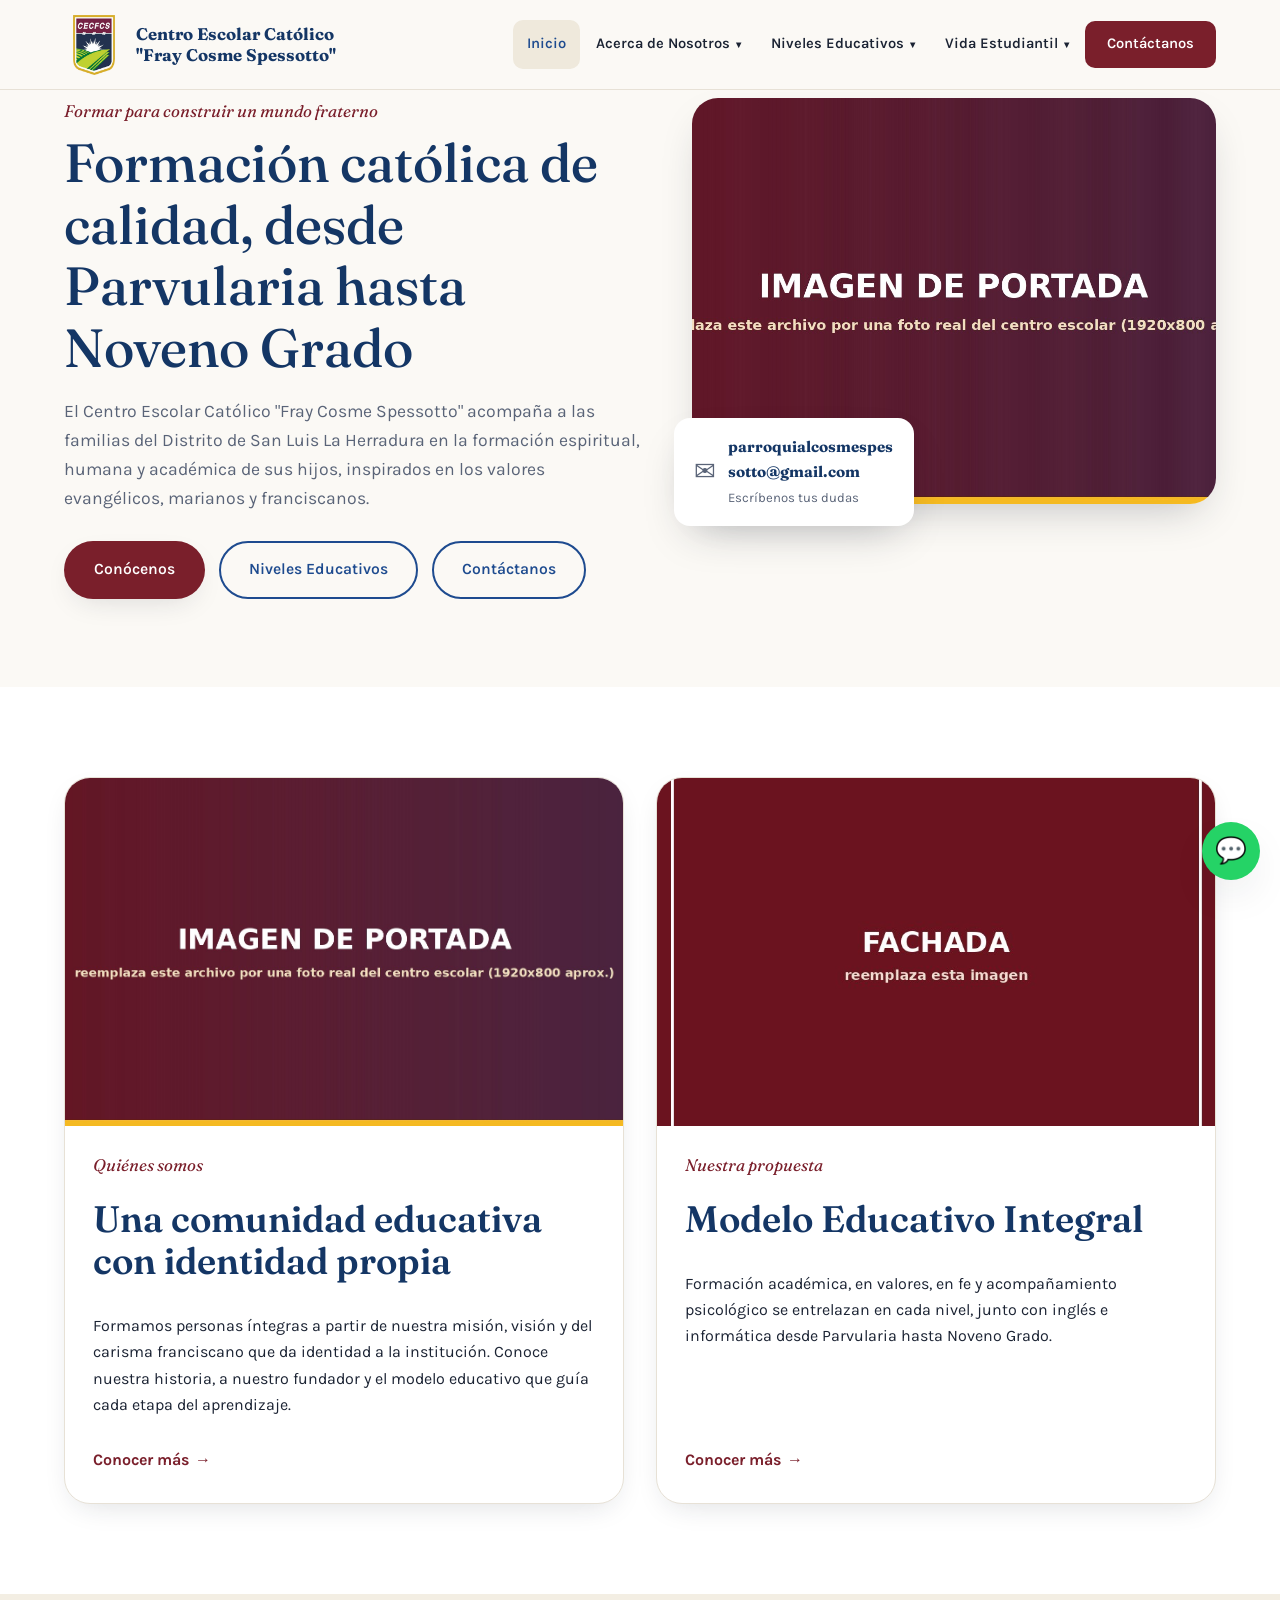
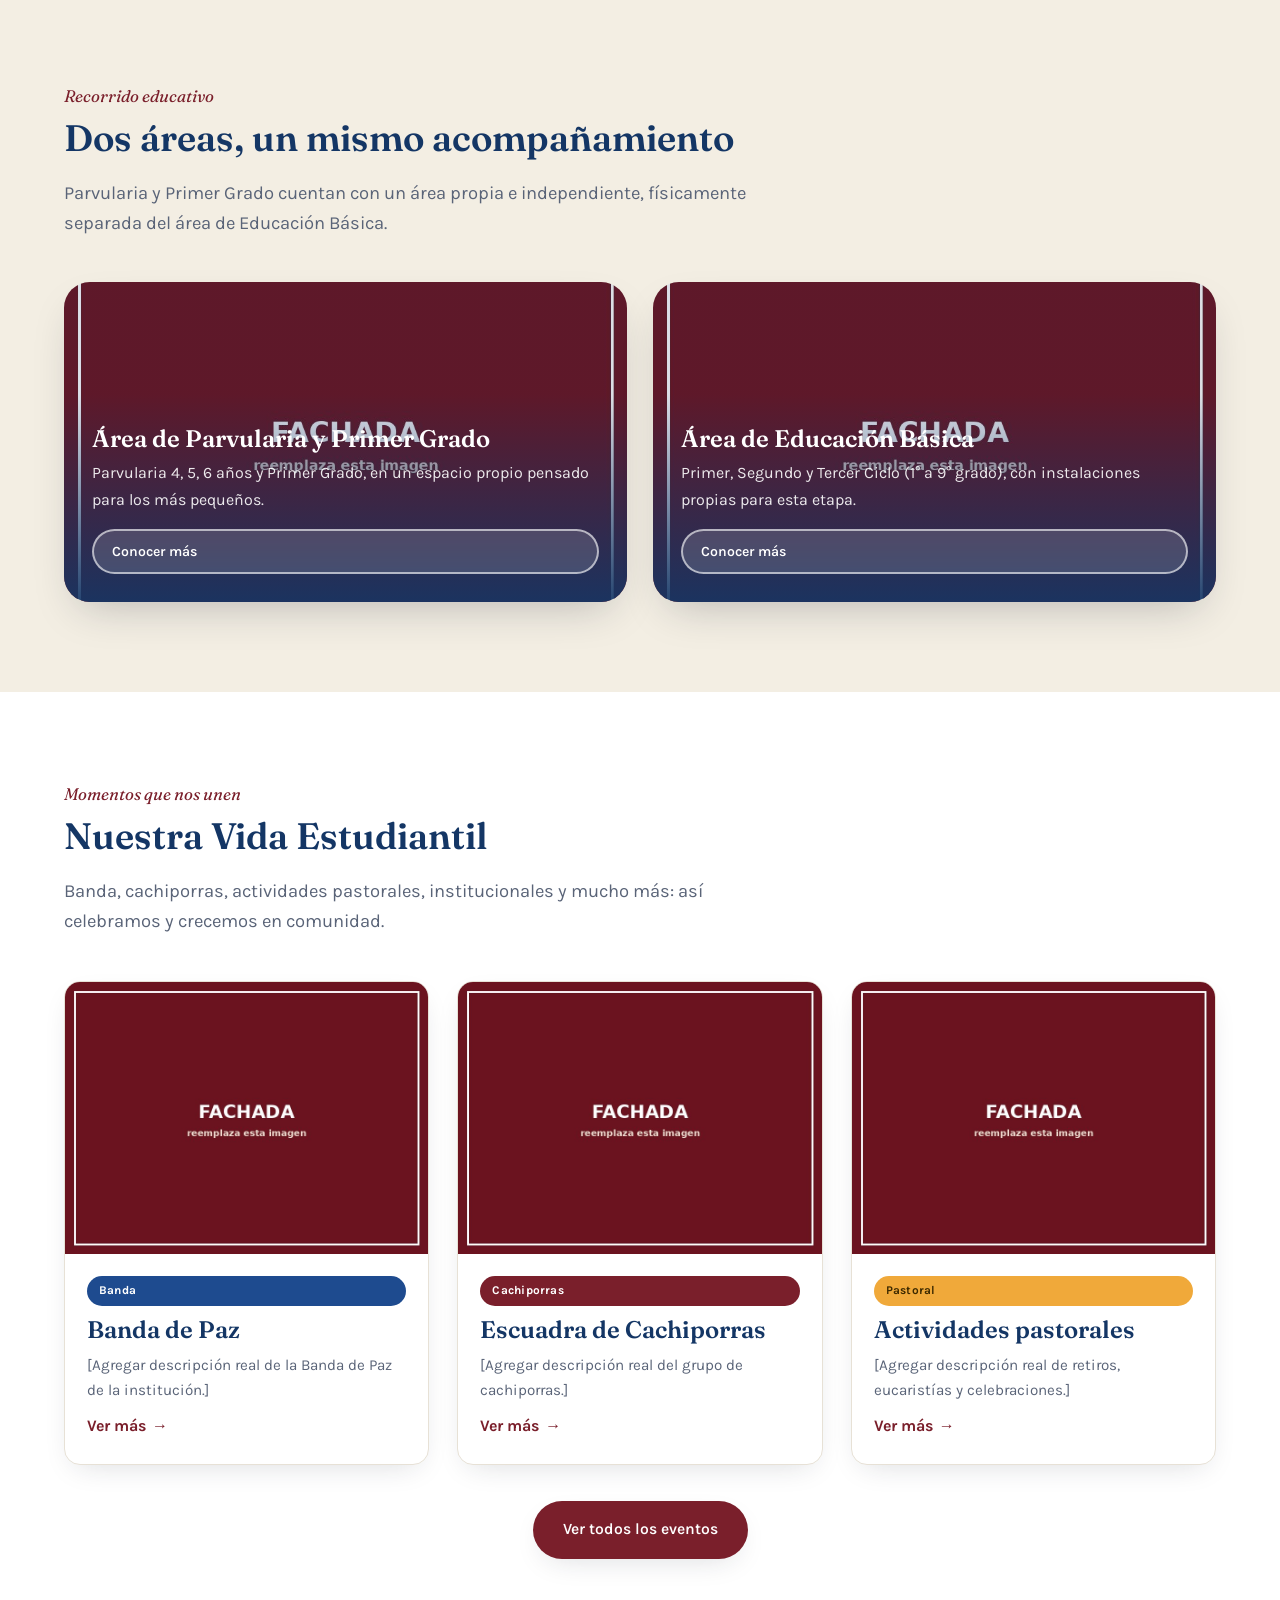
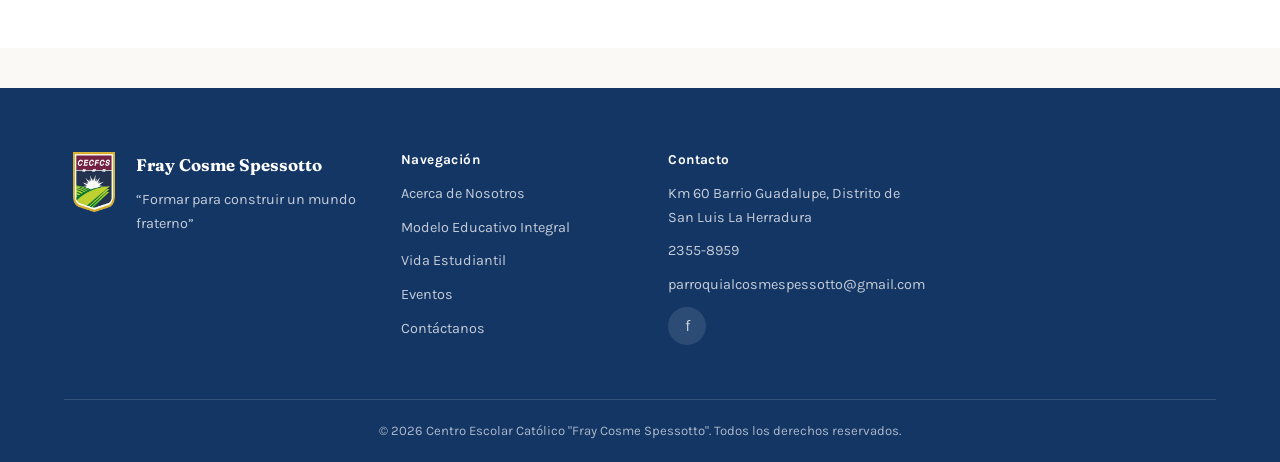
==== index.html @ 6c1d6fee "Update index.html" ====
<!DOCTYPE html>
<html lang="es">
<head>
<meta charset="UTF-8">
<meta name="viewport" content="width=device-width, initial-scale=1.0">
<title>Inicio | Centro Escolar Católico &quot;Fray Cosme Spessotto&quot;</title>
<meta name="description" content="Educación católica de calidad desde Parvularia hasta Noveno Grado en el Distrito de San Luis La Herradura.">
<link rel="canonical" href="https://www.fraycosmespessotto.edu.sv/index.html">
<meta property="og:type" content="website">
<meta property="og:title" content="Inicio | Centro Escolar Católico &quot;Fray Cosme Spessotto&quot;">
<meta property="og:description" content="Educación católica de calidad desde Parvularia hasta Noveno Grado en el Distrito de San Luis La Herradura.">
<meta property="og:image" content="img/inicio/hero-portada.jpg">
<meta property="og:locale" content="es_SV">
<link rel="icon" href="img/logo/logo_CECFCS.png" type="image/png">
<link rel="preconnect" href="https://fonts.googleapis.com">
<link rel="preconnect" href="https://fonts.gstatic.com" crossorigin>
<link href="https://fonts.googleapis.com/css2?family=Fraunces:ital,wght@0,500;0,600;1,500&family=Karla:wght@400;500;600;700&display=swap" rel="stylesheet">
<link rel="stylesheet" href="css/styles.css">
<link rel="stylesheet" href="css/responsive.css">
<script>document.documentElement.classList.add('js');</script>
</head>
<body>
<a class="skip-link" href="#main">Saltar al contenido principal</a>
<header class="site-header">
  <div class="header-bar">
    <a href="index.html" class="brand">
      <img src="img/logo/logo_CECFCS.png" alt="Escudo del Centro Escolar Católico &quot;Fray Cosme Spessotto&quot;">
      <span class="brand-text"><strong>Centro Escolar Católico<br>"Fray Cosme Spessotto"</strong></span></a>
    <button class="nav-toggle" id="navToggle" aria-label="Abrir menú de navegación" aria-expanded="false" aria-controls="mainNav">
      <span></span><span></span><span></span>
    </button>
    <nav class="main-nav" id="mainNav" aria-label="Navegación principal">
      <ul>
        <li class="nav-item active"><a href="index.html" aria-current="page">Inicio</a></li><li class="nav-item has-children"><a href="nosotros.html" class="has-submenu">Acerca de Nosotros <span class="caret" aria-hidden="true">&#9662;</span></a><ul class="submenu"><li><a href="nosotros.html">Quiénes somos</a></li><li><a href="historia.html">Historia de la institución</a></li><li><a href="fundador.html">Fundador</a></li><li><a href="identidad.html">Identidad Institucional</a></li><li><a href="modelo-educativo.html">Modelo Educativo Integral</a></li></ul></li><li class="nav-item has-children"><a href="niveles-educativos.html" class="has-submenu">Niveles Educativos <span class="caret" aria-hidden="true">&#9662;</span></a><ul class="submenu"><li><a href="niveles-educativos.html">Visión general</a></li><li><a href="parvularia.html">Parvularia y Primer Grado</a></li><li><a href="educacion-basica.html">Educación Básica</a></li></ul></li><li class="nav-item has-children"><a href="vida-estudiantil.html" class="has-submenu">Vida Estudiantil <span class="caret" aria-hidden="true">&#9662;</span></a><ul class="submenu"><li><a href="vida-estudiantil.html#banda">Banda</a></li><li><a href="vida-estudiantil.html#cachiporras">Cachiporras</a></li><li><a href="vida-estudiantil.html#pastoral">Actividades pastorales</a></li><li><a href="vida-estudiantil.html#institucional">Actividades institucionales</a></li><li><a href="eventos.html">Galería y eventos</a></li></ul></li><li class="nav-item"><a href="contacto.html" class="btn-contacto">Contáctanos</a></li>
      </ul>
    </nav>
  </div>
</header>
<main id="main">

<section class="hero">
  <div class="wrap hero-grid">
    <div class="hero-copy">
      <span class="eyebrow">Formar para construir un mundo fraterno</span>
      <h1>Formación católica de calidad, desde Parvularia hasta Noveno Grado</h1>
      <p>El Centro Escolar Católico &quot;Fray Cosme Spessotto&quot; acompaña a las familias del Distrito de San Luis La Herradura en la formación espiritual, humana y académica de sus hijos, inspirados en los valores evangélicos, marianos y franciscanos.</p>
      <div class="hero-actions">
        <a href="nosotros.html" class="btn btn-primary">Conócenos</a>
        <a href="niveles-educativos.html" class="btn btn-outline">Niveles Educativos</a>
        <a href="contacto.html" class="btn btn-outline">Contáctanos</a>
      </div>
    </div>
    <div class="hero-media">
      <img src="img/inicio/hero-portada.jpg" alt="Estudiantes del Centro Escolar Católico Fray Cosme Spessotto" width="900" height="700">
      <div class="hero-floating">
        <span class="icon" aria-hidden="true">&#9993;</span>
        <div><strong>parroquialcosmespessotto@gmail.com</strong><span>Escríbenos tus dudas</span></div>
      </div>
    </div>
  </div>
</section>

<section class="surface">
  <div class="wrap split-panel reveal">
    <div class="panel">
      <img src="img/inicio/hero-portada.jpg" alt="Comunidad educativa del centro escolar" loading="lazy">
      <div class="panel-body">
        <span class="eyebrow">Quiénes somos</span>
        <h2>Una comunidad educativa con identidad propia</h2>
        <p>Formamos personas íntegras a partir de nuestra misión, visión y del carisma franciscano que da identidad a la institución. Conoce nuestra historia, a nuestro fundador y el modelo educativo que guía cada etapa del aprendizaje.</p>
        <a href="nosotros.html" class="card-link">Conocer más</a>
      </div>
    </div>
    <div class="panel">
      <img src="img/institucionales/placeholder-1.jpg" alt="Actividad institucional del centro escolar" loading="lazy">
      <div class="panel-body">
        <span class="eyebrow">Nuestra propuesta</span>
        <h2>Modelo Educativo Integral</h2>
        <p>Formación académica, en valores, en fe y acompañamiento psicológico se entrelazan en cada nivel, junto con inglés e informática desde Parvularia hasta Noveno Grado.</p>
        <a href="modelo-educativo.html" class="card-link">Conocer más</a>
      </div>
    </div>
  </div>
</section>

<section class="tint">
  <div class="wrap">
    <div class="section-head reveal">
      <span class="eyebrow">Recorrido educativo</span>
      <h2>Dos áreas, un mismo acompañamiento</h2>
      <p class="lede">Parvularia y Primer Grado cuentan con un área propia e independiente, físicamente separada del área de Educación Básica.</p>
    </div>
    <div class="area-split reveal">
      <div class="area-card">
        <img src="img/parvularia/placeholder-1.jpg" alt="Área de Parvularia y Primer Grado" loading="lazy">
        <div class="area-body">
          <h3>Área de Parvularia y Primer Grado</h3>
          <p>Parvularia 4, 5, 6 años y Primer Grado, en un espacio propio pensado para los más pequeños.</p>
          <a href="parvularia.html" class="btn btn-ghost btn-sm">Conocer más</a>
        </div>
      </div>
      <div class="area-card">
        <img src="img/basica/placeholder-1.jpg" alt="Área de Educación Básica" loading="lazy">
        <div class="area-body">
          <h3>Área de Educación Básica</h3>
          <p>Primer, Segundo y Tercer Ciclo (1&deg; a 9&deg; grado), con instalaciones propias para esta etapa.</p>
          <a href="educacion-basica.html" class="btn btn-ghost btn-sm">Conocer más</a>
        </div>
      </div>
    </div>
  </div>
</section>

<section class="surface">
  <div class="wrap">
    <div class="section-head reveal">
      <span class="eyebrow">Momentos que nos unen</span>
      <h2>Nuestra Vida Estudiantil</h2>
      <p class="lede">Banda, cachiporras, actividades pastorales, institucionales y mucho más: así celebramos y crecemos en comunidad.</p>
    </div>
    <div class="grid grid-3 reveal">
      <div class="card">
        <div class="card-media"><img src="img/banda/placeholder-1.jpg" alt="Banda estudiantil" loading="lazy"></div>
        <div class="card-body">
          <span class="tag">Banda</span>
          <h3>Banda de Paz</h3>
          <p>[Agregar descripción real de la Banda de Paz de la institución.]</p>
          <a href="vida-estudiantil.html#banda" class="card-link">Ver más</a>
        </div>
      </div>
      <div class="card">
        <div class="card-media"><img src="img/cachiporras/placeholder-1.jpg" alt="Cachiporras" loading="lazy"></div>
        <div class="card-body">
          <span class="tag tag-vino">Cachiporras</span>
          <h3>Escuadra de Cachiporras</h3>
          <p>[Agregar descripción real del grupo de cachiporras.]</p>
          <a href="vida-estudiantil.html#cachiporras" class="card-link">Ver más</a>
        </div>
      </div>
      <div class="card">
        <div class="card-media"><img src="img/pastorales/placeholder-1.jpg" alt="Actividad pastoral" loading="lazy"></div>
        <div class="card-body">
          <span class="tag tag-oro">Pastoral</span>
          <h3>Actividades pastorales</h3>
          <p>[Agregar descripción real de retiros, eucaristías y celebraciones.]</p>
          <a href="vida-estudiantil.html#pastoral" class="card-link">Ver más</a>
        </div>
      </div>
    </div>
    <div class="text-center" style="margin-top:36px;">
      <a href="eventos.html" class="btn btn-primary">Ver todos los eventos</a>
    </div>
  </div>
</section>
</main>
<footer class="site-footer">
  <div class="wrap">
    <div class="footer-grid">
      <div class="footer-col footer-brand">
        <img src="img/logo/logo_CECFCS.png" alt="Escudo del Centro Escolar Católico &quot;Fray Cosme Spessotto&quot;">
        <div>
          <strong>Fray Cosme Spessotto</strong>
          <p>&ldquo;Formar para construir un mundo fraterno&rdquo;</p>
        </div>
      </div>
      <div class="footer-col">
        <h4>Navegación</h4>
        <a href="nosotros.html">Acerca de Nosotros</a>
        <a href="modelo-educativo.html">Modelo Educativo Integral</a>
        <a href="vida-estudiantil.html">Vida Estudiantil</a>
        <a href="eventos.html">Eventos</a>
        <a href="contacto.html">Contáctanos</a>
      </div>
      <div class="footer-col">
        <h4>Contacto</h4>
        <p>Km 60 Barrio Guadalupe, Distrito de San Luis La Herradura</p>
        <a href="tel:+50323558959">2355-8959</a>
        <a href="mailto:parroquialcosmespessotto@gmail.com">parroquialcosmespessotto@gmail.com</a>
        <div class="footer-social">
          <!-- Reemplazar por el enlace oficial de Facebook del centro escolar -->
          <a href="#" aria-label="Facebook" target="_blank" rel="noopener">f</a>
          <!-- Agregar aquí otras redes sociales disponibles -->
        </div>
      </div>
    </div>
    <div class="footer-bottom">&copy; <span id="anioActual"></span> Centro Escolar Católico &quot;Fray Cosme Spessotto&quot;. Todos los derechos reservados.</div>
  </div>
</footer>
<!-- Botón flotante de WhatsApp: reemplazar NUMERO_WHATSAPP por el número oficial -->
<a class="whatsapp-float" href="https://wa.me/NUMERO_WHATSAPP" target="_blank" rel="noopener" aria-label="Escribir por WhatsApp">&#128172;</a>
<button class="back-to-top" id="backToTop" aria-label="Volver arriba">&#8593;</button>
<script src="js/carousel.js" defer></script>
<script src="js/gallery.js" defer></script>
<script src="js/main.js" defer></script>
</body>
</html>
---- css/styles.css ----
/* ============================================================
   CENTRO ESCOLAR CATÓLICO FRAY COSME SPESSOTTO
   Hoja de estilos principal
   ------------------------------------------------------------
   Índice:
   1. Variables / Reset
   2. Tipografía
   3. Utilidades / Layout
   4. Botones y etiquetas
   5. Header y navegación
   6. Breadcrumbs
   7. Banner interior / Hero
   8. Tarjetas
   9. Timeline (niveles educativos)
   10. Acordeón (modelo educativo)
   11. Carrusel
   12. Galería + Lightbox
   13. Filtros de eventos
   14. Formulario de contacto
   15. WhatsApp flotante / Volver arriba
   16. Footer
   17. Animaciones de aparición
   ============================================================ */

/* ---------- 1. VARIABLES / RESET ---------- */
:root{
  /* Paleta institucional: azul (confianza), vino franciscano (identidad),
     dorado (alegría/juventud). Editar aquí para cambiar el sitio completo. */
  --color-primary: #1E4B8F;      /* azul institucional */
  --color-primary-dark: #143665;
  --color-secondary: #7A1F2B;    /* vino franciscano */
  --color-accent: #F0A93A;       /* dorado cálido */
  --color-background: #FBF9F5;   /* marfil cálido, no blanco puro */
  --color-surface: #FFFFFF;
  --color-text: #1B2333;
  --color-text-muted: #5A6478;
  --color-border: #E7E1D6;

  --font-display: 'Fraunces', Georgia, 'Times New Roman', serif;
  --font-body: 'Karla', -apple-system, BlinkMacSystemFont, 'Segoe UI', sans-serif;

  --radius-sm: 10px;
  --radius-md: 16px;
  --radius-lg: 26px;
  --shadow-soft: 0 10px 30px -12px rgba(27, 35, 51, 0.18);
  --shadow-lift: 0 18px 44px -16px rgba(27, 35, 51, 0.28);
  --max-width: 1200px;
  --header-h: 84px;
}

*, *::before, *::after{ box-sizing: border-box; }
html{
  scroll-behavior: smooth;
  scroll-padding-top: calc(var(--header-h) + 16px);
}
@media (prefers-reduced-motion: reduce){
  html{ scroll-behavior: auto; }
  *, *::before, *::after{ animation-duration: 0.01ms !important; animation-iteration-count: 1 !important; transition-duration: 0.01ms !important; }
}
body{
  margin: 0;
  font-family: var(--font-body);
  color: var(--color-text);
  background: var(--color-background);
  line-height: 1.65;
  -webkit-font-smoothing: antialiased;
  /* Prevent horizontal overflow */
  overflow-x: hidden;
}
img{ max-width: 100%; height: auto; display: block; }
a{ color: inherit; text-decoration: none; }
ul{ list-style: none; margin: 0; padding: 0; }
button{ font-family: inherit; cursor: pointer; }
input, textarea, select{ font-family: inherit; font-size: 1rem; }
:focus-visible{ outline: 3px solid var(--color-accent); outline-offset: 2px; }

/* Prevent overflow on specific elements that commonly cause issues */
img, video, iframe, embed, object { max-width: 100%; height: auto; }
table { max-width: 100%; overflow-x: auto; display: block; }
pre, code { max-width: 100%; overflow-x: auto; }

/* ---------- 2. TIPOGRAFÍA ---------- */
h1, h2, h3, h4{
  font-family: var(--font-display);
  font-weight: 600;
  line-height: 1.15;
  color: var(--color-primary-dark);
  margin: 0 0 0.5em;
}
h1{ font-size: clamp(2.1rem, 4.2vw, 3.4rem); font-weight: 500; }
h2{ font-size: clamp(1.6rem, 3vw, 2.3rem); }
h3{ font-size: clamp(1.15rem, 2vw, 1.5rem); }
p{ margin: 0 0 1em; color: var(--color-text); max-width: 68ch; }
.lede{ font-size: 1.15rem; color: var(--color-text-muted); }
.text-center p{ margin-left: auto; margin-right: auto; }

/* ---------- 3. UTILIDADES / LAYOUT ---------- */
.wrap{ max-width: var(--max-width); margin: 0 auto; padding: 0 24px; }
main section{ padding: clamp(48px, 7vw, 96px) 0; }
section.surface{ background: var(--color-surface); }
section.tint{ background: #F3EEE3; }
.text-center{ text-align: center; }
.section-head{ max-width: 720px; margin: 0 0 44px; }
.section-head.center{ margin-left: auto; margin-right: auto; text-align: center; }
.eyebrow{
  display: inline-block;
  font-family: var(--font-display);
  font-style: italic;
  font-size: 1.05rem;
  color: var(--color-secondary);
  margin-bottom: 6px;
}
.grid{ display: grid; gap: 28px; }
.grid-2{ grid-template-columns: repeat(2, 1fr); }
.grid-3{ grid-template-columns: repeat(3, 1fr); }
.grid-4{ grid-template-columns: repeat(4, 1fr); }
.divider{ height: 1px; background: var(--color-border); border: 0; margin: 0; }
.sr-only{
  position: absolute; width: 1px; height: 1px; padding: 0; margin: -1px;
  overflow: hidden; clip: rect(0,0,0,0); white-space: nowrap; border: 0;
}
.skip-link{
  position: absolute; left: 12px; top: -60px; background: var(--color-primary);
  color: #fff; padding: 10px 18px; border-radius: 8px; z-index: 1000; transition: top .2s ease;
}
.skip-link:focus{ top: 12px; }

/* ---------- 4. BOTONES Y ETIQUETAS ---------- */
.btn{
  display: inline-flex; align-items: center; gap: 8px;
  padding: 14px 28px; border-radius: 999px; font-weight: 600; font-size: .98rem;
  border: 2px solid transparent; transition: transform .18s ease, box-shadow .18s ease, background .18s ease;
  white-space: nowrap;
}
.btn:hover{ transform: translateY(-2px); }
.btn-primary{ background: var(--color-secondary); color: #fff; box-shadow: var(--shadow-soft); }
.btn-primary:hover{ background: #611722; }
.btn-outline{ background: transparent; border-color: var(--color-primary); color: var(--color-primary); }
.btn-outline:hover{ background: var(--color-primary); color: #fff; }
.btn-ghost{ background: rgba(255,255,255,.15); color: #fff; border-color: rgba(255,255,255,.6); backdrop-filter: blur(2px); }
.btn-ghost:hover{ background: #fff; color: var(--color-primary-dark); }
.btn-sm{ padding: 9px 18px; font-size: .88rem; }
.btn:focus-visible{ outline: 3px solid var(--color-accent); outline-offset: 2px; }
.tag{
  display: inline-block; font-size: .74rem; font-weight: 700; letter-spacing: .02em;
  padding: 5px 12px; border-radius: 999px; background: var(--color-primary); color: #fff;
}
.tag.tag-vino{ background: var(--color-secondary); }
.tag.tag-oro{ background: var(--color-accent); color: #3d2a00; }
.placeholder-note{
  display: block; font-size: .78rem; color: var(--color-secondary); background: #FBEFE1;
  border: 1px dashed var(--color-secondary); border-radius: 8px; padding: 6px 10px; margin-top: 10px;
}

/* ---------- 5. HEADER Y NAVEGACIÓN ---------- */
.site-header{
  position: sticky; top: 0; z-index: 500; background: rgba(251,249,245,.94);
  backdrop-filter: saturate(160%) blur(10px);
  border-bottom: 1px solid var(--color-border);
}
.header-bar{
  max-width: var(--max-width); margin: 0 auto; padding: 14px 24px;
  display: flex; align-items: center; justify-content: space-between; gap: 20px;
  min-height: var(--header-h);
}
.brand{ display: flex; align-items: center; gap: 12px; }
.brand img{  width: 60px;
  height: 60px;
  object-fit: contain;
  flex-shrink: 0; }
.brand-text{ display: flex; flex-direction: column; line-height: 1.2; min-width: 0; }
.brand-text strong{ font-family: var(--font-display); font-size: 1.05rem; color: var(--color-primary-dark); white-space: nowrap; overflow: hidden; text-overflow: ellipsis; }
.brand-text span{ font-size: .72rem; color: var(--color-text-muted); letter-spacing: .03em; white-space: nowrap; overflow: hidden; text-overflow: ellipsis; }

.nav-toggle{
  display: none; flex-direction: column; justify-content: center; gap: 5px;
  width: 44px; height: 44px; background: none; border: 1px solid var(--color-border); border-radius: 10px;
}
.nav-toggle span{ width: 22px; height: 2px; background: var(--color-primary-dark); margin: 0 auto; border-radius: 2px; transition: transform .25s ease, opacity .25s ease; }
.nav-toggle[aria-expanded="true"] span:nth-child(1){ transform: translateY(7px) rotate(45deg); }
.nav-toggle[aria-expanded="true"] span:nth-child(2){ opacity: 0; }
.nav-toggle[aria-expanded="true"] span:nth-child(3){ transform: translateY(-7px) rotate(-45deg); }

.main-nav > ul{ display: flex; align-items: center; gap: 2px; }
.main-nav .nav-item{ position: relative; }
.main-nav .nav-item > a{
  display: flex; align-items: center; gap: 6px; padding: 12px 14px; border-radius: 10px;
  font-weight: 600; font-size: .92rem; color: var(--color-text);
}
.main-nav .nav-item > a:hover,
.main-nav .nav-item.active > a{ color: var(--color-primary); background: #EFE9DC; }
.main-nav .nav-item.active > a{ position: relative; }
.main-nav .caret{ font-size: .6rem; transition: transform .2s ease; flex-shrink: 0; }
.main-nav .nav-item:hover .caret,
.main-nav .nav-item.open .caret{ transform: rotate(180deg); }
.main-nav .btn-contacto{ background: var(--color-secondary); color: #fff !important; padding: 11px 22px !important; border-radius: 999px; }

/* Desktop dropdown - no gap, continuous hover area */
.submenu{
  display: none; position: absolute; top: 100%; left: 0; margin-top: 0;
  min-width: 250px; background: var(--color-surface); border-radius: var(--radius-md);
  box-shadow: var(--shadow-lift); padding: 10px; border: 1px solid var(--color-border);
  z-index: 100;
}
/* Bridge element to keep hover continuous between trigger and submenu */
.nav-item.has-children::after{
  content: ''; position: absolute; bottom: 0; left: 0; right: 0; height: 8px;
  pointer-events: none;
}
.main-nav .nav-item:hover .submenu,
.main-nav .nav-item.open .submenu{ display: block; }
.submenu li a{
  display: block; padding: 10px 14px; border-radius: 8px; font-size: .89rem; font-weight: 500; color: var(--color-text);
}
.submenu li a:hover{ background: #F3EEE3; color: var(--color-primary); }

/* Keyboard focus for dropdown */
.main-nav .nav-item > a:focus + .submenu,
.main-nav .nav-item:focus-within .submenu{ display: block; }

@media (max-width: 960px){
  .nav-toggle{ display: flex; }
  .main-nav{
    position: fixed; 
    top: var(--header-h); 
    right: 0; 
    bottom: 0; 
    left: 0;
    background: var(--color-background);
    transform: translateX(100%); 
    transition: transform .3s ease; 
    overflow-y: auto;
    padding: 12px 20px calc(40px + env(safe-area-inset-bottom)); 
    border-top: 1px solid var(--color-border);
    /* Use viewport height minus header - no max-height needed with top+bottom */
    height: calc(100dvh - var(--header-h));
    height: calc(100vh - var(--header-h)); /* fallback */
    overscroll-behavior: contain;
  }
  .main-nav.open{ transform: translateX(0); }
  .main-nav > ul{ flex-direction: column; align-items: stretch; gap: 4px; }
  .main-nav .nav-item > a{ padding: 16px 12px; font-size: 1rem; justify-content: space-between; }
  .submenu{
    position: static; display: none; box-shadow: none; border: none; margin: 0 0 6px 10px;
    background: #F3EEE3; border-radius: var(--radius-sm);
    max-height: 0; overflow: hidden; transition: max-height .3s ease, opacity .3s ease;
    opacity: 0; padding: 0 10px;
  }
  .main-nav .nav-item.open .submenu{ display: block; max-height: 1000px; opacity: 1; padding: 10px; }
  .main-nav .caret{ margin-left: auto; }
  .main-nav .btn-contacto{ display: block; text-align: center; margin-top: 10px; }
  
  /* Body scroll lock when menu open */
  body.menu-open{ overflow: hidden; }
}

/* ---------- 6. BREADCRUMBS ---------- */
.breadcrumbs{
  font-size: .85rem; color: rgba(255,255,255,.85);
  display: flex; flex-wrap: wrap; gap: 6px; margin-bottom: 14px;
  max-width: 100%; overflow: hidden;
}
.breadcrumbs a{ text-decoration: underline; text-underline-offset: 3px; }
.breadcrumbs .sep{ opacity: .6; flex-shrink: 0; }
.breadcrumbs [aria-current="page"]{ opacity: .85; text-decoration: none; word-break: break-word; }

/* ---------- 7. BANNER INTERIOR / HERO ---------- */
.page-banner{
  background: linear-gradient(125deg, var(--color-primary-dark), var(--color-primary) 70%);
  color: #fff; padding: 56px 0 68px;
}
.page-banner h1{ color: #fff; margin-bottom: 12px; }
.page-banner p{ color: rgba(255,255,255,.9); max-width: 60ch; }

.hero{ padding: 8px 0 clamp(48px, 7vw, 88px); }
.hero-grid{ display: grid; grid-template-columns: 1.05fr .95fr; gap: 48px; align-items: start; }
.hero-copy .eyebrow{ display: block; }
.hero-copy h1{ margin-bottom: 18px; }
.hero-copy p{ font-size: 1.1rem; color: var(--color-text-muted); }
.hero-actions{ display: flex; flex-wrap: wrap; gap: 14px; margin-top: 28px; }
.hero-media{ position: relative; }
.hero-media img{
  border-radius: var(--radius-lg); aspect-ratio: 4/3.1; object-fit: cover;
  box-shadow: var(--shadow-lift); width: 100%; height: auto;
}
.hero-floating{
  position: absolute; left: -18px; bottom: -22px; background: var(--color-surface);
  border-radius: var(--radius-md); box-shadow: var(--shadow-lift); padding: 16px 20px;
  display: flex; align-items: center; gap: 12px; max-width: 240px; width: 100%;
  box-sizing: border-box;
}
.hero-floating .icon{ font-size: 1.6rem; flex-shrink: 0; }
.hero-floating strong{ display: block; font-family: var(--font-display); font-size: .95rem; color: var(--color-primary-dark); word-break: break-word; }
.hero-floating span{ font-size: .82rem; color: var(--color-text-muted); word-break: break-word; }

@media (max-width: 860px){
  .hero-grid{ grid-template-columns: 1fr; }
  .hero-media{ order: -1; }
  .hero-floating{ position: static; margin-top: 20px; left: auto; bottom: auto; max-width: none; width: 100%; }
}

/* ---------- 8. TARJETAS ---------- */
.card{
  background: var(--color-surface); border-radius: var(--radius-md); overflow: hidden;
  border: 1px solid var(--color-border); box-shadow: var(--shadow-soft);
  transition: transform .22s ease, box-shadow .22s ease;
  display: flex; flex-direction: column; height: 100%;
}
.card:hover{ transform: translateY(-5px); box-shadow: var(--shadow-lift); }
.card-media{ aspect-ratio: 4/3; overflow: hidden; background: #f0f0f0; }
.card-media img{ width: 100%; height: 100%; object-fit: cover; transition: transform .3s ease; }
.card:hover .card-media img{ transform: scale(1.03); }
.card-body{ padding: 22px 22px 24px; display: flex; flex-direction: column; gap: 10px; flex: 1; }
.card-body h3{ margin-bottom: 0; }
.card-body p{ color: var(--color-text-muted); font-size: .95rem; margin-bottom: 0; }
.card-meta{ display: flex; gap: 10px; align-items: center; font-size: .8rem; color: var(--color-text-muted); flex-wrap: wrap; }
.card-link{ margin-top: auto; font-weight: 700; color: var(--color-secondary); display: inline-flex; align-items: center; gap: 6px; }
.card-link::after{ content: '→'; transition: transform .18s ease; }
.card:hover .card-link::after{ transform: translateX(4px); }

.split-panel{
  display: grid; grid-template-columns: 1fr 1fr; gap: 32px; align-items: stretch;
}
.split-panel .panel{
  background: var(--color-surface); border-radius: var(--radius-lg); overflow: hidden;
  border: 1px solid var(--color-border); box-shadow: var(--shadow-soft); display: flex; flex-direction: column;
}
.split-panel .panel img{ aspect-ratio: 16/10; object-fit: cover; }
.split-panel .panel .panel-body{ padding: 26px 28px 30px; display: flex; flex-direction: column; gap: 12px; flex: 1; }
@media (max-width: 800px){ .split-panel{ grid-template-columns: 1fr; } }

/* ---------- 9. TIMELINE (niveles educativos) ---------- */
.level-path{
  display: grid; grid-template-columns: repeat(4, 1fr); gap: 18px; counter-reset: nivel;
}
.level-path .level-stop{
  position: relative; background: var(--color-surface); border: 1px solid var(--color-border);
  border-radius: var(--radius-md); padding: 26px 20px 22px; text-align: center; box-shadow: var(--shadow-soft);
}
.level-path .level-stop::before{
  counter-increment: nivel; content: counter(nivel);
  display: flex; align-items: center; justify-content: center;
  width: 36px; height: 36px; border-radius: 50%; background: var(--color-secondary); color: #fff;
  font-weight: 700; margin: 0 auto 12px;
}
.level-path .level-stop h4{ font-family: var(--font-display); margin-bottom: 6px; color: var(--color-primary-dark); }
.level-path .level-stop p{ font-size: .85rem; color: var(--color-text-muted); margin: 0; }
@media (max-width: 900px){ .level-path{ grid-template-columns: repeat(2,1fr); } }
@media (max-width: 560px){ .level-path{ grid-template-columns: 1fr; } }

.area-split{ display: grid; grid-template-columns: 1fr 1fr; gap: 26px; margin-top: 40px; }
.area-card{
  border-radius: var(--radius-lg); overflow: hidden; position: relative; color: #fff;
  display: flex; flex-direction: column; box-shadow: var(--shadow-lift);
  min-height: 320px; /* Minimum height, but can grow */
}
.area-card img{ position: absolute; inset: 0; width: 100%; height: 100%; object-fit: cover; }
.area-card::after{
  content: ''; position: absolute; inset: 0;
  background: linear-gradient(0deg, rgba(20,54,101,.92), rgba(20,54,101,.15) 65%);
}
.area-card .area-body{ position: relative; padding: 28px; z-index: 1; display: flex; flex-direction: column; justify-content: flex-end; flex: 1; }
.area-card h3{ color: #fff; margin-bottom: 8px; }
.area-card p{ color: rgba(255,255,255,.9); margin-bottom: 16px; }
@media (max-width: 780px){ .area-split{ grid-template-columns: 1fr; } }

/* ---------- 10. ACORDEÓN (modelo educativo) ---------- */
.accordion-grid{ display: grid; grid-template-columns: repeat(2, 1fr); gap: 20px; }
.accordion-item{
  background: var(--color-surface); border: 1px solid var(--color-border); border-radius: var(--radius-md);
  box-shadow: var(--shadow-soft);
}
.accordion-trigger{
  width: 100%; display: flex; align-items: center; gap: 16px; background: none; border: 0;
  padding: 20px 22px; text-align: left;
}
.accordion-trigger .acc-icon{
  font-size: 1.5rem; width: 48px; height: 48px; flex-shrink: 0; border-radius: 12px;
  background: #EFE9DC; display: flex; align-items: center; justify-content: center;
}
.accordion-trigger .acc-title{ flex: 1; min-width: 0; }
.accordion-trigger .acc-title strong{ display: block; font-family: var(--font-display); font-size: 1.08rem; color: var(--color-primary-dark); word-break: break-word; }
.accordion-trigger .acc-title span{ font-size: .87rem; color: var(--color-text-muted); word-break: break-word; }
.accordion-trigger .acc-toggle{
  width: 30px; height: 30px; border-radius: 50%; border: 1.5px solid var(--color-border);
  display: flex; align-items: center; justify-content: center; font-size: 1.1rem; flex-shrink: 0;
  color: var(--color-secondary); transition: transform .25s ease;
}
.accordion-trigger[aria-expanded="true"] .acc-toggle{ transform: rotate(45deg); }
.accordion-panel{
  overflow: hidden; transition: max-height .3s ease, opacity .3s ease;
  max-height: 0; opacity: 0;
}
.accordion-panel.is-open{
  max-height: 1000px; /* Large enough for content */
  opacity: 1;
}
/* Sin JavaScript, los paneles quedan visibles (contenido siempre accesible).
   main.js los colapsa a max-height:0 solo cuando puede controlarlos. */
html.js .accordion-panel{ max-height: 0; opacity: 0; }
html.js .accordion-panel.is-open{ max-height: 1000px; opacity: 1; }
.accordion-panel-inner{ padding: 0 22px 22px 86px; }
.accordion-panel-inner p{ color: var(--color-text-muted); font-size: .95rem; }
@media (max-width: 760px){
  .accordion-grid{ grid-template-columns: 1fr; }
  .accordion-panel-inner{ padding-left: 22px; }
}

/* ---------- 11. CARRUSEL ---------- */
.carousel{ position: relative; }
.carousel-viewport{ overflow: hidden; border-radius: var(--radius-md); }
.carousel-track{ display: flex; transition: transform .45s cubic-bezier(.65,0,.35,1); }
.carousel-slide{
  flex: 0 0 100%; padding: 0 10px; box-sizing: border-box;
  min-width: 0; /* Prevent flex overflow */
}
.carousel-slide figure{ margin: 0; border-radius: var(--radius-md); overflow: hidden; background: #eee; box-shadow: var(--shadow-soft); }
.carousel-slide img{ width: 100%; aspect-ratio: 4/3; object-fit: cover; cursor: zoom-in; }
.carousel-slide figcaption{ padding: 10px 4px 0; font-size: .82rem; color: var(--color-text-muted); word-break: break-word; }

.carousel-controls{ display: flex; align-items: center; justify-content: space-between; margin-top: 16px; gap: 16px; flex-wrap: wrap; }
.carousel-btn{
  width: 46px; height: 46px; border-radius: 50%; border: 1px solid var(--color-border); background: var(--color-surface);
  display: flex; align-items: center; justify-content: center; font-size: 1.1rem; color: var(--color-primary);
  box-shadow: var(--shadow-soft); flex-shrink: 0;
}
.carousel-btn:hover{ background: var(--color-primary); color: #fff; }
.carousel-btn:focus-visible{ outline: 3px solid var(--color-accent); outline-offset: 2px; }
.carousel-dots{ display: flex; gap: 8px; justify-content: center; flex: 1; min-width: 0; }
.carousel-dots button{
  width: 9px; height: 9px; border-radius: 50%; border: 0; background: var(--color-border); padding: 0;
}
.carousel-dots button[aria-current="true"]{ background: var(--color-secondary); width: 22px; border-radius: 6px; transition: width .2s ease; }
.carousel-dots button:focus-visible{ outline: 3px solid var(--color-accent); outline-offset: 2px; }

@media (min-width: 560px){ .carousel-slide{ flex-basis: 50%; } }
@media (min-width: 900px){ .carousel-slide{ flex-basis: 33.333%; } }
@media (min-width: 1180px){ .carousel-slide.wide-4 { flex-basis: 25%; } }

/* ---------- 12. GALERÍA + LIGHTBOX ---------- */
.gallery-grid{ display: grid; grid-template-columns: repeat(4, 1fr); gap: 14px; }
.gallery-grid button{
  border: 0; padding: 0; background: none; border-radius: var(--radius-sm); overflow: hidden;
  aspect-ratio: 1/1; position: relative; box-shadow: var(--shadow-soft);
  min-width: 0; /* Prevent grid overflow */
}
.gallery-grid img{ width: 100%; height: 100%; object-fit: cover; transition: transform .3s ease; }
.gallery-grid button:hover img{ transform: scale(1.06); }
.gallery-grid button:focus-visible{ outline: 3px solid var(--color-accent); outline-offset: 2px; }
@media (max-width: 800px){ .gallery-grid{ grid-template-columns: repeat(3,1fr); gap: 12px; } }
@media (max-width: 520px){ .gallery-grid{ grid-template-columns: repeat(2,1fr); gap: 10px; } }
@media (max-width: 380px){ .gallery-grid{ grid-template-columns: repeat(2,1fr); gap: 8px; } }

.lightbox{
  position: fixed; inset: 0; background: rgba(15,18,28,.94); z-index: 1000;
  display: none; align-items: center; justify-content: center; 
  padding: max(24px, env(safe-area-inset-top)) max(24px, env(safe-area-inset-right)) max(24px, env(safe-area-inset-bottom)) max(24px, env(safe-area-inset-left));
}
.lightbox.open{ display: flex; }
.lightbox-figure{ max-width: min(90vw, 1000px); max-height: 82vh; text-align: center; }
.lightbox-figure img{ max-width: 100%; max-height: 76vh; margin: 0 auto; border-radius: 10px; }
.lightbox-figure figcaption{ color: #fff; opacity: .8; margin-top: 12px; font-size: .9rem; max-width: 90vw; word-break: break-word; }
.lightbox-close, .lightbox-prev, .lightbox-next{
  position: absolute; background: rgba(255,255,255,.12); color: #fff; border: 1px solid rgba(255,255,255,.3);
  width: 48px; height: 48px; border-radius: 50%; display: flex; align-items: center; justify-content: center; font-size: 1.3rem;
  flex-shrink: 0;
}
.lightbox-close:hover, .lightbox-prev:hover, .lightbox-next:hover{ background: rgba(255,255,255,.28); }
.lightbox-close{ top: max(20px, env(safe-area-inset-top)); right: max(20px, env(safe-area-inset-right)); }
.lightbox-prev{ left: max(20px, env(safe-area-inset-left)); top: 50%; transform: translateY(-50%); }
.lightbox-next{ right: max(20px, env(safe-area-inset-right)); top: 50%; transform: translateY(-50%); }
@media (max-width: 640px){
  .lightbox-prev{ left: max(8px, env(safe-area-inset-left)); width: 44px; height: 44px; font-size: 1.1rem; }
  .lightbox-next{ right: max(8px, env(safe-area-inset-right)); width: 44px; height: 44px; font-size: 1.1rem; }
  .lightbox-close{ top: max(10px, env(safe-area-inset-top)); right: max(10px, env(safe-area-inset-right)); width: 44px; height: 44px; font-size: 1.1rem; }
  .lightbox-figure{ max-height: 75vh; }
  .lightbox-figure img{ max-height: 68vh; }
}

/* ---------- 13. FILTROS DE EVENTOS ---------- */
.filter-bar{ display: flex; flex-wrap: wrap; gap: 10px; margin-bottom: 34px; }
.filter-btn{
  padding: 10px 20px; border-radius: 999px; border: 1.5px solid var(--color-border); background: var(--color-surface);
  font-weight: 600; font-size: .85rem; color: var(--color-text-muted);
  white-space: nowrap; flex-shrink: 0;
}
.filter-btn:hover{ border-color: var(--color-primary); color: var(--color-primary); }
.filter-btn[aria-pressed="true"]{ background: var(--color-primary); border-color: var(--color-primary); color: #fff; }
.filter-btn:focus-visible{ outline: 3px solid var(--color-accent); outline-offset: 2px; }
.events-grid{ display: grid; grid-template-columns: repeat(3, 1fr); gap: 26px; }
.event-card[hidden]{ display: none; }
.empty-state{ text-align: center; padding: 40px 0; color: var(--color-text-muted); display: none; }
.empty-state.show{ display: block; }
@media (max-width: 900px){ .events-grid{ grid-template-columns: repeat(2,1fr); } }
@media (max-width: 600px){ .events-grid{ grid-template-columns: 1fr; } }

/* ---------- 14. FORMULARIO DE CONTACTO ---------- */
.contact-layout{ display: grid; grid-template-columns: .9fr 1.1fr; gap: 44px; align-items: start; }
.info-card{
  background: var(--color-primary-dark); color: #fff; border-radius: var(--radius-lg);
  padding: 34px 30px; display: flex; flex-direction: column; gap: 20px;
}
.info-card h2{ color: #fff; }
.info-row{ display: flex; gap: 14px; align-items: flex-start; }
.info-row .ic{ font-size: 1.3rem; width: 40px; height: 40px; background: rgba(255,255,255,.12); border-radius: 10px; display: flex; align-items: center; justify-content: center; flex-shrink: 0; }
.info-row strong{ display: block; font-size: .82rem; text-transform: none; letter-spacing: .01em; color: rgba(255,255,255,.7); margin-bottom: 2px; }
.info-row a, .info-row span{ color: #fff; font-weight: 600; word-break: break-word; }
.social-row{ display: flex; gap: 10px; margin-top: 6px; }
.social-row a{
  width: 40px; height: 40px; border-radius: 50%; background: rgba(255,255,255,.12);
  display: flex; align-items: center; justify-content: center; font-size: 1.1rem;
}
.social-row a:hover{ background: rgba(255,255,255,.26); }

.map-embed{ border-radius: var(--radius-md); overflow: hidden; border: 1px solid var(--color-border); margin-top: 6px; }
.map-embed iframe{ width: 100%; height: 260px; border: 0; display: block; }

.form-card{ background: var(--color-surface); border: 1px solid var(--color-border); border-radius: var(--radius-lg); padding: 34px 30px; box-shadow: var(--shadow-soft); }
.form-grid{ display: grid; grid-template-columns: 1fr 1fr; gap: 18px; }
.form-field{ display: flex; flex-direction: column; gap: 6px; margin-bottom: 18px; }
.form-field.full{ grid-column: 1 / -1; }
.form-field label{ font-size: .86rem; font-weight: 700; color: var(--color-primary-dark); }
.form-field input, .form-field textarea{
  padding: 13px 15px; border: 1.5px solid var(--color-border); border-radius: 10px; background: #FDFCFA;
  transition: border-color .18s ease;
  width: 100%; box-sizing: border-box;
  /* Prevent zoom on iOS - minimum 16px font size */
  font-size: max(1rem, 16px);
}
.form-field input:focus, .form-field textarea:focus{ border-color: var(--color-primary); outline: none; }
.form-field textarea{ resize: vertical; min-height: 130px; }
.field-error{ font-size: .78rem; color: var(--color-secondary); min-height: 1em; }
.form-field.invalid input, .form-field.invalid textarea{ border-color: var(--color-secondary); }
.form-status{ margin-top: 6px; padding: 14px 16px; border-radius: 10px; background: #EAF3E9; color: #285C33; display: none; font-size: .92rem; }
.form-status.show{ display: block; }
@media (max-width: 900px){ .contact-layout{ grid-template-columns: 1fr; } }
@media (max-width: 560px){ .form-grid{ grid-template-columns: 1fr; } }

/* ---------- 15. WHATSAPP FLOTANTE / VOLVER ARRIBA ---------- */
.whatsapp-float{
  position: fixed; right: 20px; bottom: 20px; z-index: 400;
  width: 58px; height: 58px; border-radius: 50%; background: #25D366; color: #fff;
  display: flex; align-items: center; justify-content: center; font-size: 1.6rem;
  box-shadow: var(--shadow-lift);
  /* Safe area for notches */
  right: max(20px, env(safe-area-inset-right));
  bottom: max(20px, env(safe-area-inset-bottom));
}
.whatsapp-float:hover{ transform: scale(1.06); }
.back-to-top{
  position: fixed; right: 20px; bottom: 88px; z-index: 400;
  width: 46px; height: 46px; border-radius: 50%; background: var(--color-primary-dark); color: #fff;
  display: flex; align-items: center; justify-content: center; font-size: 1.1rem; border: 0;
  box-shadow: var(--shadow-soft); opacity: 0; visibility: hidden; transform: translateY(10px);
  transition: opacity .2s ease, transform .2s ease, visibility .2s;
  right: max(20px, env(safe-area-inset-right));
  bottom: max(88px, calc(20px + env(safe-area-inset-bottom) + 58px));
}
.back-to-top.show{ opacity: 1; visibility: visible; transform: translateY(0); }
@media (max-width: 640px){
  .whatsapp-float{ right: max(14px, env(safe-area-inset-right)); bottom: max(14px, env(safe-area-inset-bottom)); width: 52px; height: 52px; }
  .back-to-top{ right: max(14px, env(safe-area-inset-right)); bottom: max(76px, calc(14px + env(safe-area-inset-bottom) + 52px)); }
}

/* Ensure floating buttons don't overlap on very small screens */
@media (max-width: 380px){
  .back-to-top{ bottom: max(70px, calc(14px + env(safe-area-inset-bottom) + 48px)); width: 42px; height: 42px; font-size: 1rem; }
  .whatsapp-float{ width: 48px; height: 48px; font-size: 1.4rem; }
}

/* ---------- 16. FOOTER ---------- */
.site-footer{ background: var(--color-primary-dark); color: rgba(255,255,255,.86); padding: 64px 0 0; margin-top: 40px; }
.footer-grid{ display: grid; grid-template-columns: 1.3fr 1fr 1fr 1.1fr; gap: 36px; padding-bottom: 44px; }
.footer-brand{ display: flex; gap: 12px; align-items: flex-start; }
.footer-brand img{  width: 60px;
  height: 60px;
  object-fit: contain;
  flex-shrink: 0; }
.footer-brand strong{ display: block; color: #fff; font-family: var(--font-display); font-size: 1.05rem; }
.footer-brand p{ color: rgba(255,255,255,.7); font-size: .87rem; margin-top: 8px; }
.footer-col h4{ color: #fff; font-family: var(--font-body); font-weight: 700; font-size: .85rem; letter-spacing: .03em; margin-bottom: 14px; }
.footer-col a, .footer-col p{ display: block; color: rgba(255,255,255,.75); font-size: .9rem; margin-bottom: 10px; }
.footer-col a:hover{ color: #fff; }
.footer-social a{
  width: 38px; height: 38px; border-radius: 50%; background: rgba(255,255,255,.1); display: flex; align-items: center; justify-content: center; 
  font-size: 1rem; color: rgba(255,255,255,.75);
}
.footer-social a:hover{ background: rgba(255,255,255,.2); color: #fff; }
.footer-social a:focus-visible{ outline: 3px solid var(--color-accent); outline-offset: 2px; }
.footer-bottom{
  border-top: 1px solid rgba(255,255,255,.14); padding: 20px 0; text-align: center;
  font-size: .82rem; color: rgba(255,255,255,.65);
}
@media (max-width: 900px){ .footer-grid{ grid-template-columns: 1fr 1fr; } }
@media (max-width: 560px){ .footer-grid{ grid-template-columns: 1fr; } }

/* ---------- 17. ANIMACIONES DE APARICIÓN ---------- */
/* Por defecto TODO el contenido es visible (funciona sin JavaScript).
   Solo si la clase "js" está presente en <html> (añadida por un script
   mínimo e inmediato) se oculta brevemente para animar su aparición. */
html.js .reveal{ opacity: 0; transform: translateY(18px); transition: opacity .6s ease, transform .6s ease; }
html.js .reveal.in-view{ opacity: 1; transform: translateY(0); }
@media (prefers-reduced-motion: reduce){
  html.js .reveal{ opacity: 1; transform: none; transition: none; }
}
---- css/responsive.css ----
/* ============================================================
   RESPONSIVE.CSS
   Ajustes de layout general por punto de quiebre.
   Los componentes con su propio comportamiento responsive
   (header, carrusel, acordeón, lightbox, formulario, footer)
   ya incluyen sus media queries junto a su bloque en styles.css;
   aquí se ajustan las utilidades de cuadrícula y el espaciado global.
   ============================================================ */

/* Laptops pequeños / tablets horizontales */
@media (max-width: 1080px){
  .wrap{ padding: 0 20px; }
  .grid-4{ grid-template-columns: repeat(3, 1fr); }
  .hero-grid{ gap: 36px; }
}

/* Tablets */
@media (max-width: 860px){
  .grid-3{ grid-template-columns: repeat(2, 1fr); }
  .grid-4{ grid-template-columns: repeat(2, 1fr); }
  .accordion-grid{ grid-template-columns: 1fr; }
  .hero-grid{ grid-template-columns: 1fr; }
  .hero-media{ order: -1; }
  .split-panel{ grid-template-columns: 1fr; }
  .level-path{ grid-template-columns: repeat(2, 1fr); }
}

/* Tablets pequeños / Celulares grandes */
@media (max-width: 760px){
  .area-split{ grid-template-columns: 1fr; }
  .contact-layout{ grid-template-columns: 1fr; }
  .footer-grid{ grid-template-columns: 1fr 1fr; }
  .accordion-panel-inner{ padding-left: 22px; }
}

/* Celulares grandes */
@media (max-width: 640px){
  main section{ padding: 40px 0; }
  .grid-2, .grid-3, .grid-4{ grid-template-columns: 1fr; }
  .level-path{ grid-template-columns: 1fr; }
  .events-grid{ grid-template-columns: 1fr; }
  .filter-bar{ justify-content: center; }
  .form-grid{ grid-template-columns: 1fr; }
  .hero-actions{ flex-direction: column; }
  .hero-actions .btn{ width: 100%; }
  .page-banner{ padding: 40px 0 52px; }
  .map-embed iframe{ height: 220px; }
}

/* Celulares medianos */
@media (max-width: 480px){
  .wrap{ padding: 0 16px; }
  .header-bar{ padding: 12px 16px; }
  .brand-text span{ display: none; }
  .hero-floating{ padding: 14px 16px; }
  .card-body{ padding: 18px 18px 20px; }
  .split-panel .panel .panel-body{ padding: 20px 20px 24px; }
  .section-head{ margin-bottom: 32px; }
  .accordion-trigger{ padding: 18px 18px; }
  .accordion-trigger .acc-icon{ width: 40px; height: 40px; font-size: 1.3rem; }
  .filter-btn{ padding: 10px 16px; font-size: .8rem; }
  .btn{ padding: 12px 24px; font-size: .95rem; }
}

/* Celulares pequeños */
@media (max-width: 380px){
  .wrap{ padding: 0 12px; }
  .brand-text span{ display: none; }
  .btn{ padding: 11px 20px; font-size: .9rem; }
  .hero-floating{ padding: 12px 14px; }
  .hero-floating .icon{ font-size: 1.3rem; }
  .hero-floating strong{ font-size: .85rem; }
  .hero-floating span{ font-size: .75rem; }
  .filter-btn{ padding: 8px 12px; font-size: .75rem; }
  .card-media{ aspect-ratio: 16/10; }
  .area-card{ min-height: 280px; }
  .map-embed iframe{ height: 200px; }
  .info-card{ padding: 24px 20px; }
  .form-card{ padding: 24px 20px; }
}

/* Pantallas grandes: limitar el ancho de lectura de párrafos largos */
@media (min-width: 1400px){
  :root{ --max-width: 1280px; }
}

/* Print styles */
@media print{
  .site-header, .nav-toggle, .whatsapp-float, .back-to-top, .hero-floating,
  .filter-bar, .carousel-controls, .lightbox, .form-card .btn{ display: none !important; }
  .main-nav{ position: static !important; transform: none !important; }
  .submenu{ display: none !important; }
  .hero, .page-banner{ padding: 20px 0 !important; }
  body{ background: white !important; color: black !important; }
  a{ text-decoration: underline; }
  .card, .split-panel .panel, .area-card{ box-shadow: none !important; border: 1px solid #ccc !important; break-inside: avoid; }
}
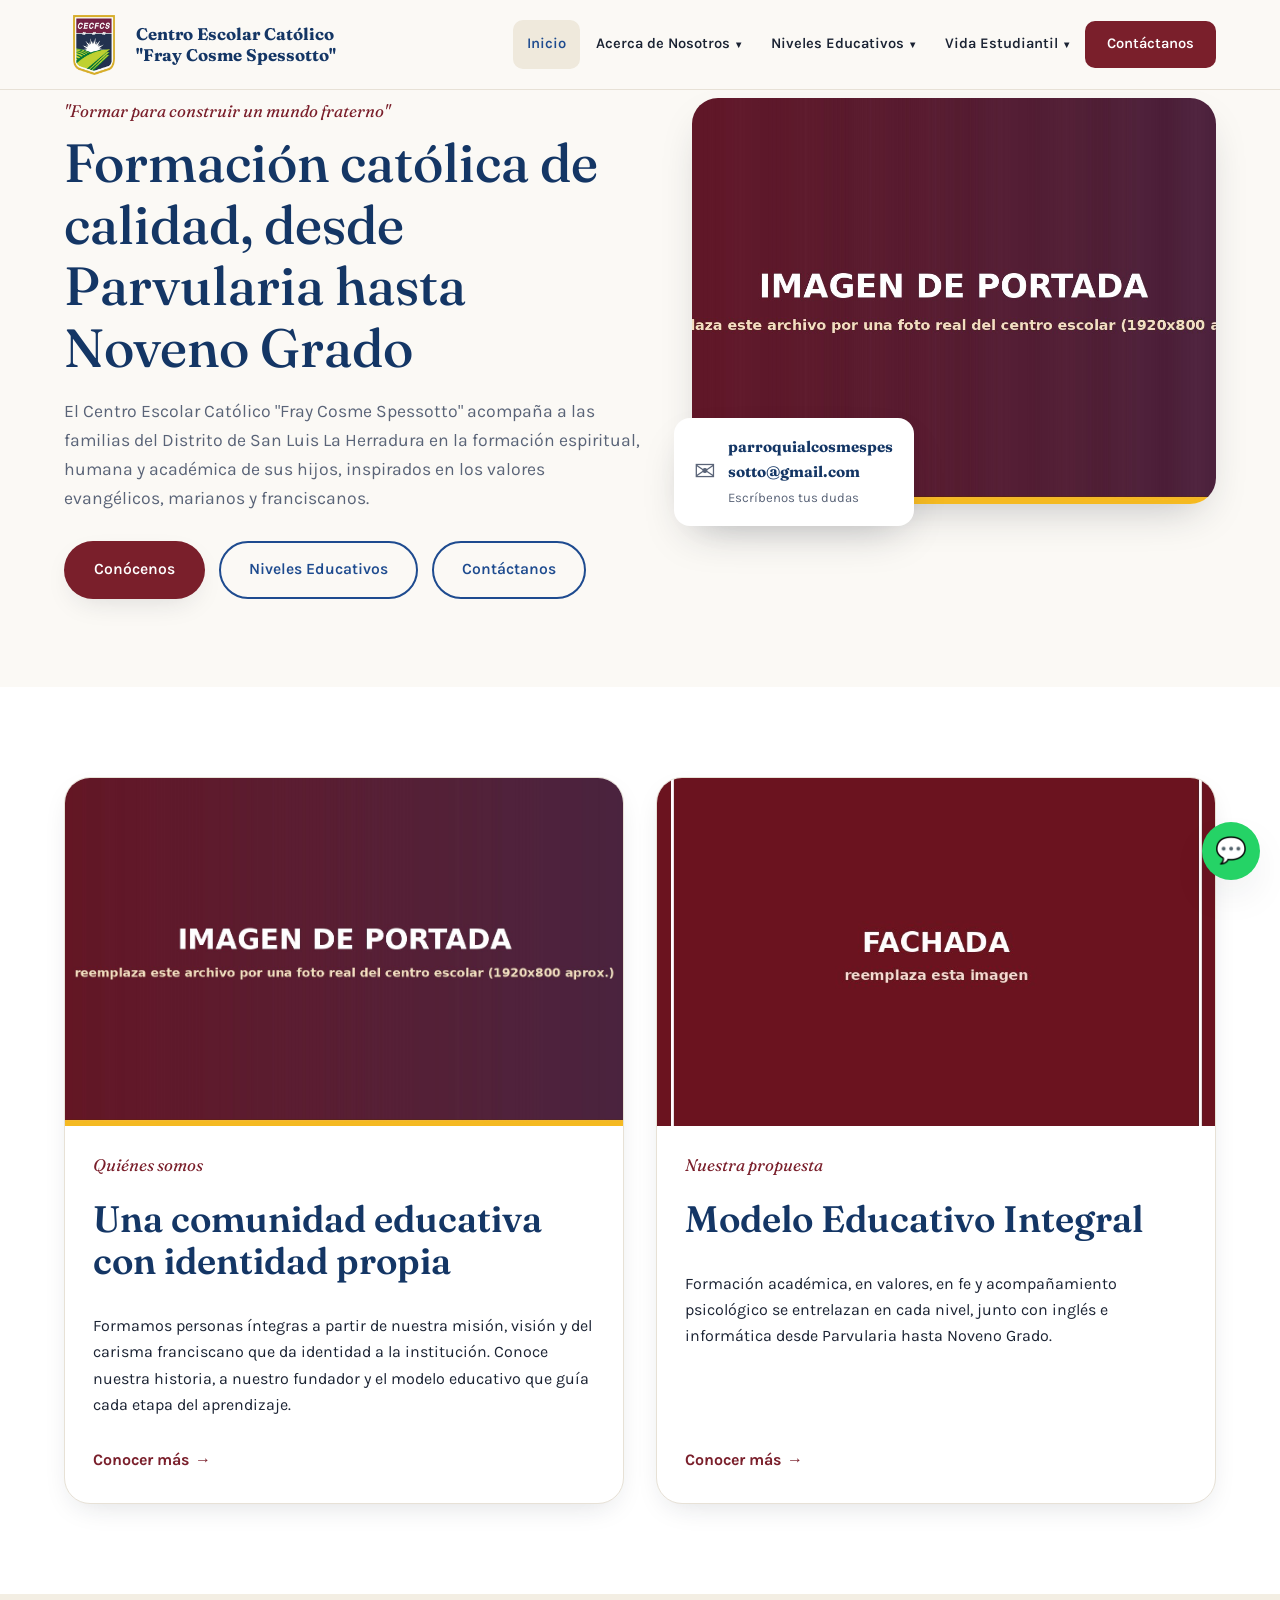
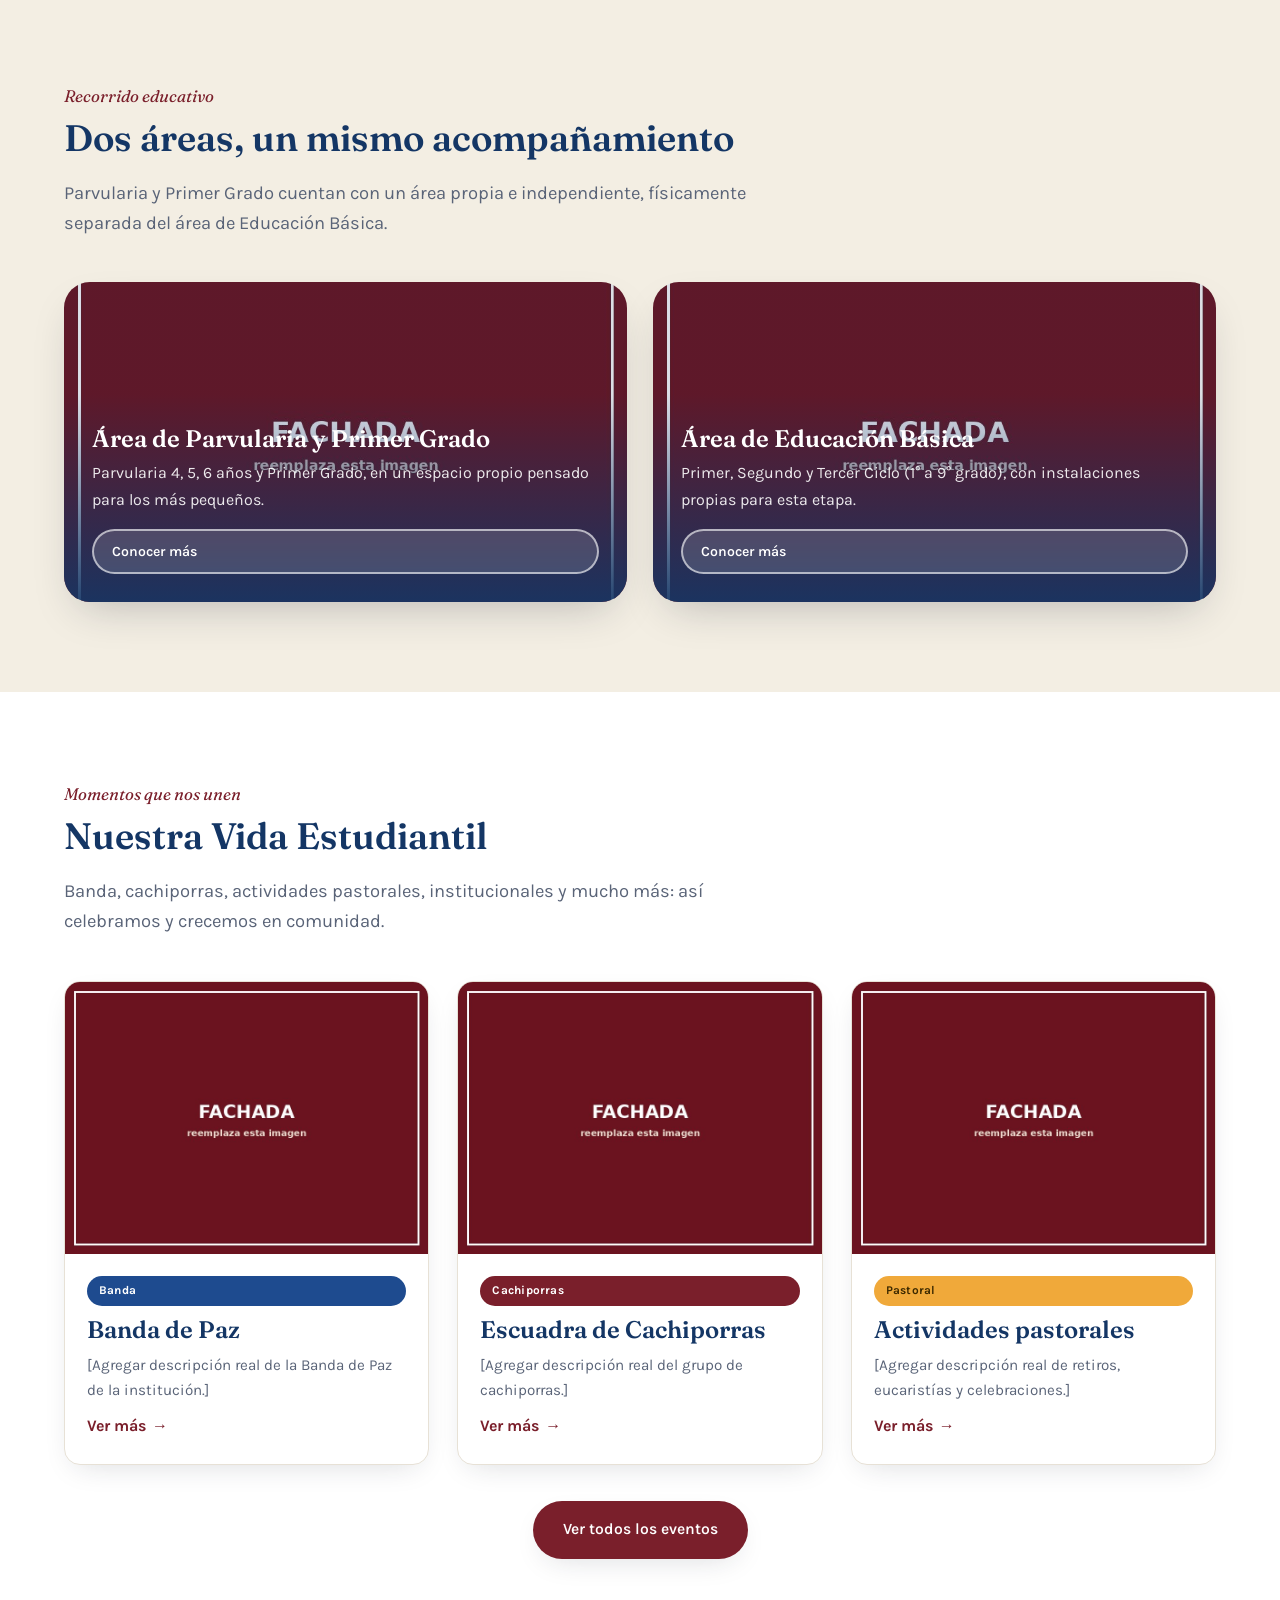
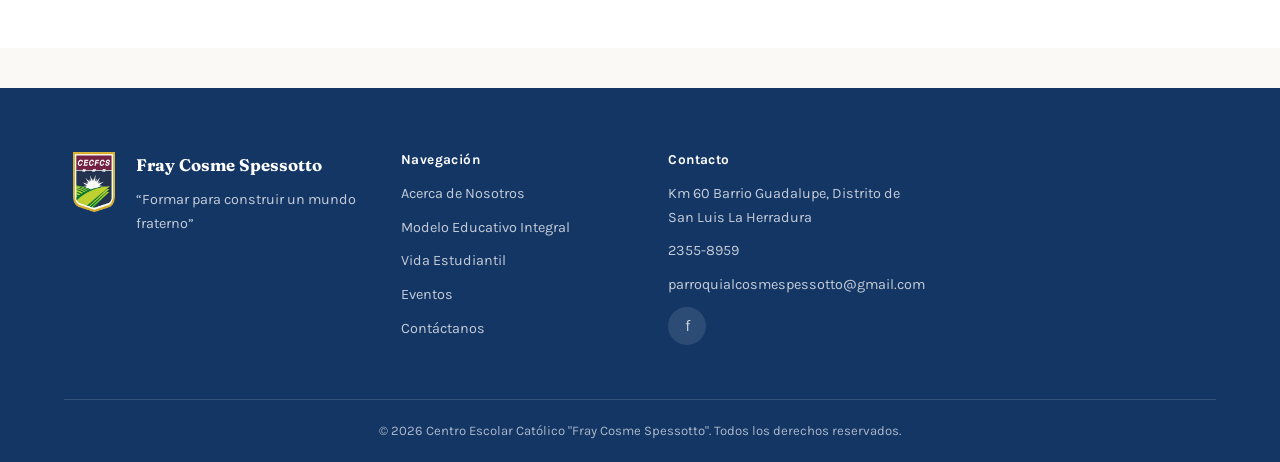
==== commit 92ecb89b: "Update index.html" ====
--- a/index.html
+++ b/index.html
@@ -41,7 +41,7 @@
 <section class="hero">
   <div class="wrap hero-grid">
     <div class="hero-copy">
-      <span class="eyebrow">Formar para construir un mundo fraterno</span>
+      <span class="eyebrow">&quot;Formar para construir un mundo fraterno&quot;</span>
       <h1>Formación católica de calidad, desde Parvularia hasta Noveno Grado</h1>
       <p>El Centro Escolar Católico &quot;Fray Cosme Spessotto&quot; acompaña a las familias del Distrito de San Luis La Herradura en la formación espiritual, humana y académica de sus hijos, inspirados en los valores evangélicos, marianos y franciscanos.</p>
       <div class="hero-actions">
@@ -178,7 +178,7 @@
         <a href="mailto:parroquialcosmespessotto@gmail.com">parroquialcosmespessotto@gmail.com</a>
         <div class="footer-social">
           <!-- Reemplazar por el enlace oficial de Facebook del centro escolar -->
-          <a href="#" aria-label="Facebook" target="_blank" rel="noopener">f</a>
+          <a href="https://www.facebook.com/share/1K31N3h9Pd/" aria-label="Facebook" target="_blank" rel="noopener">f</a>
           <!-- Agregar aquí otras redes sociales disponibles -->
         </div>
       </div>
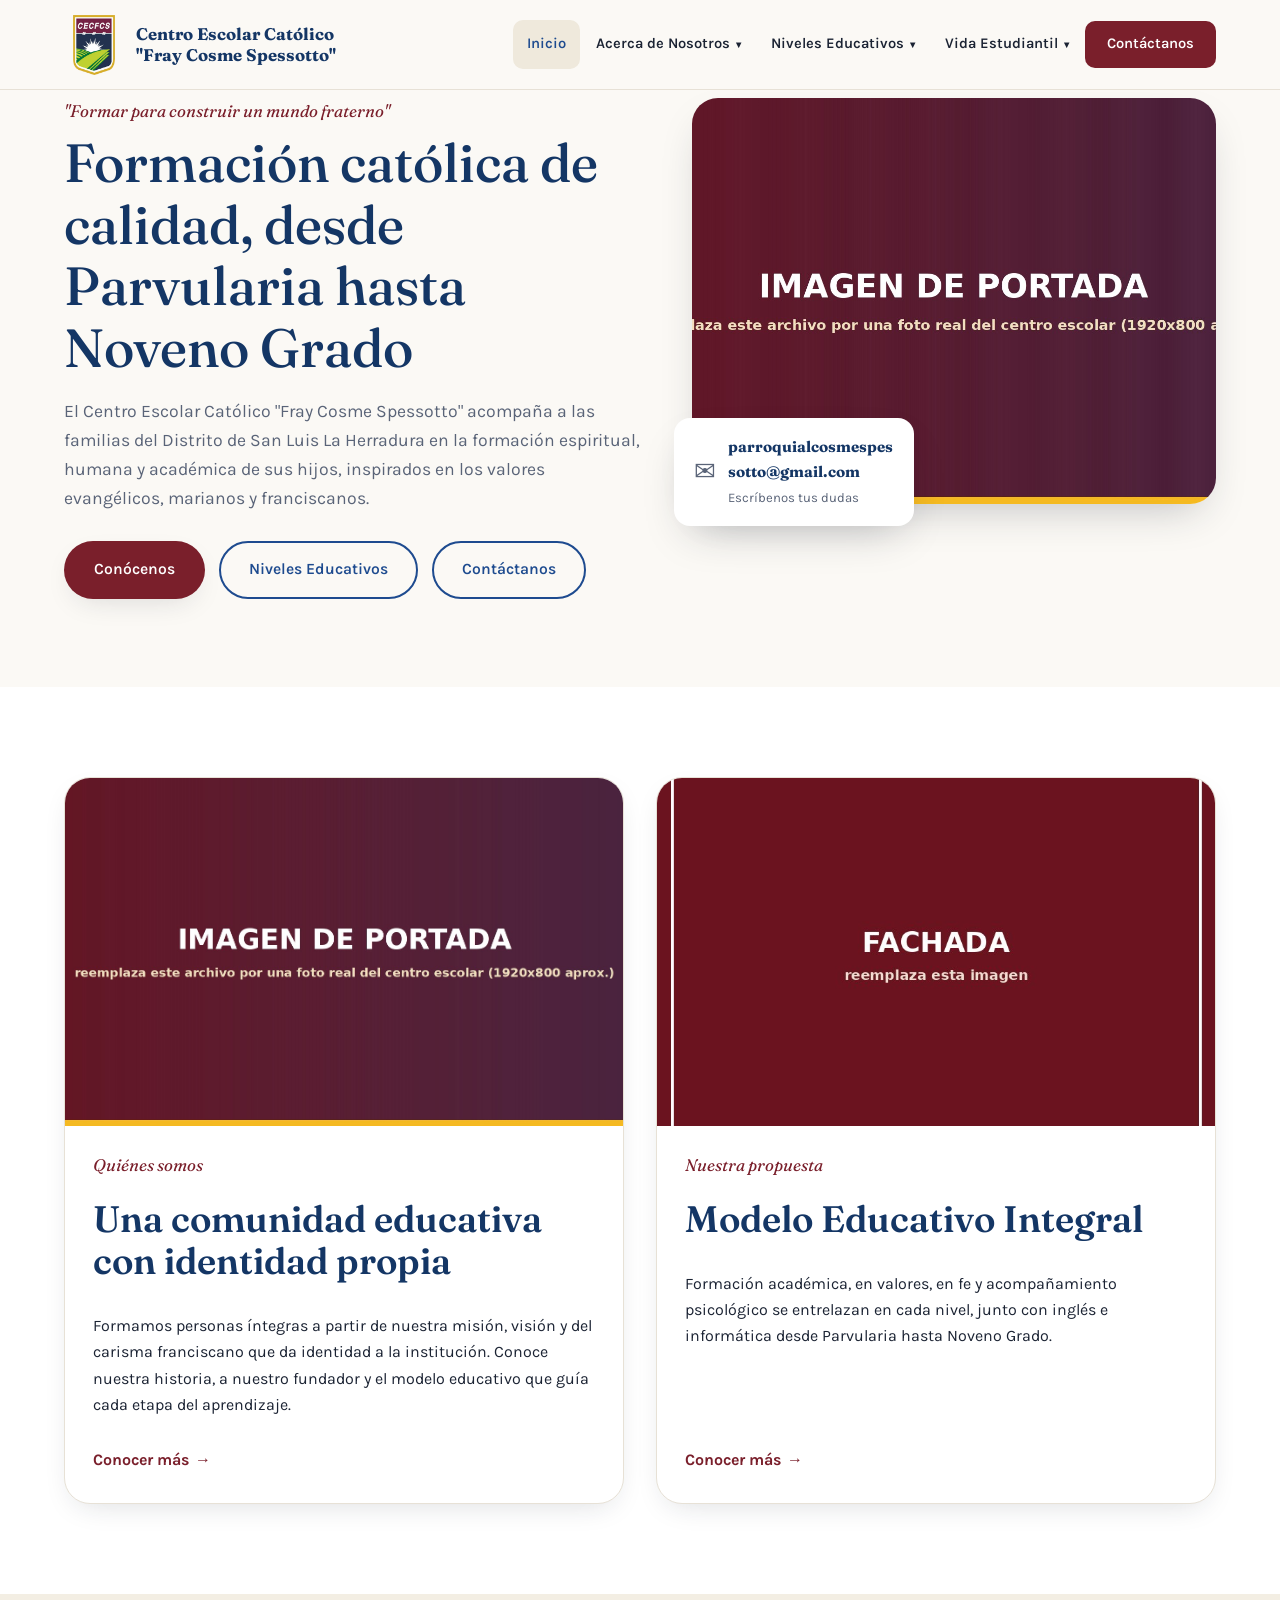
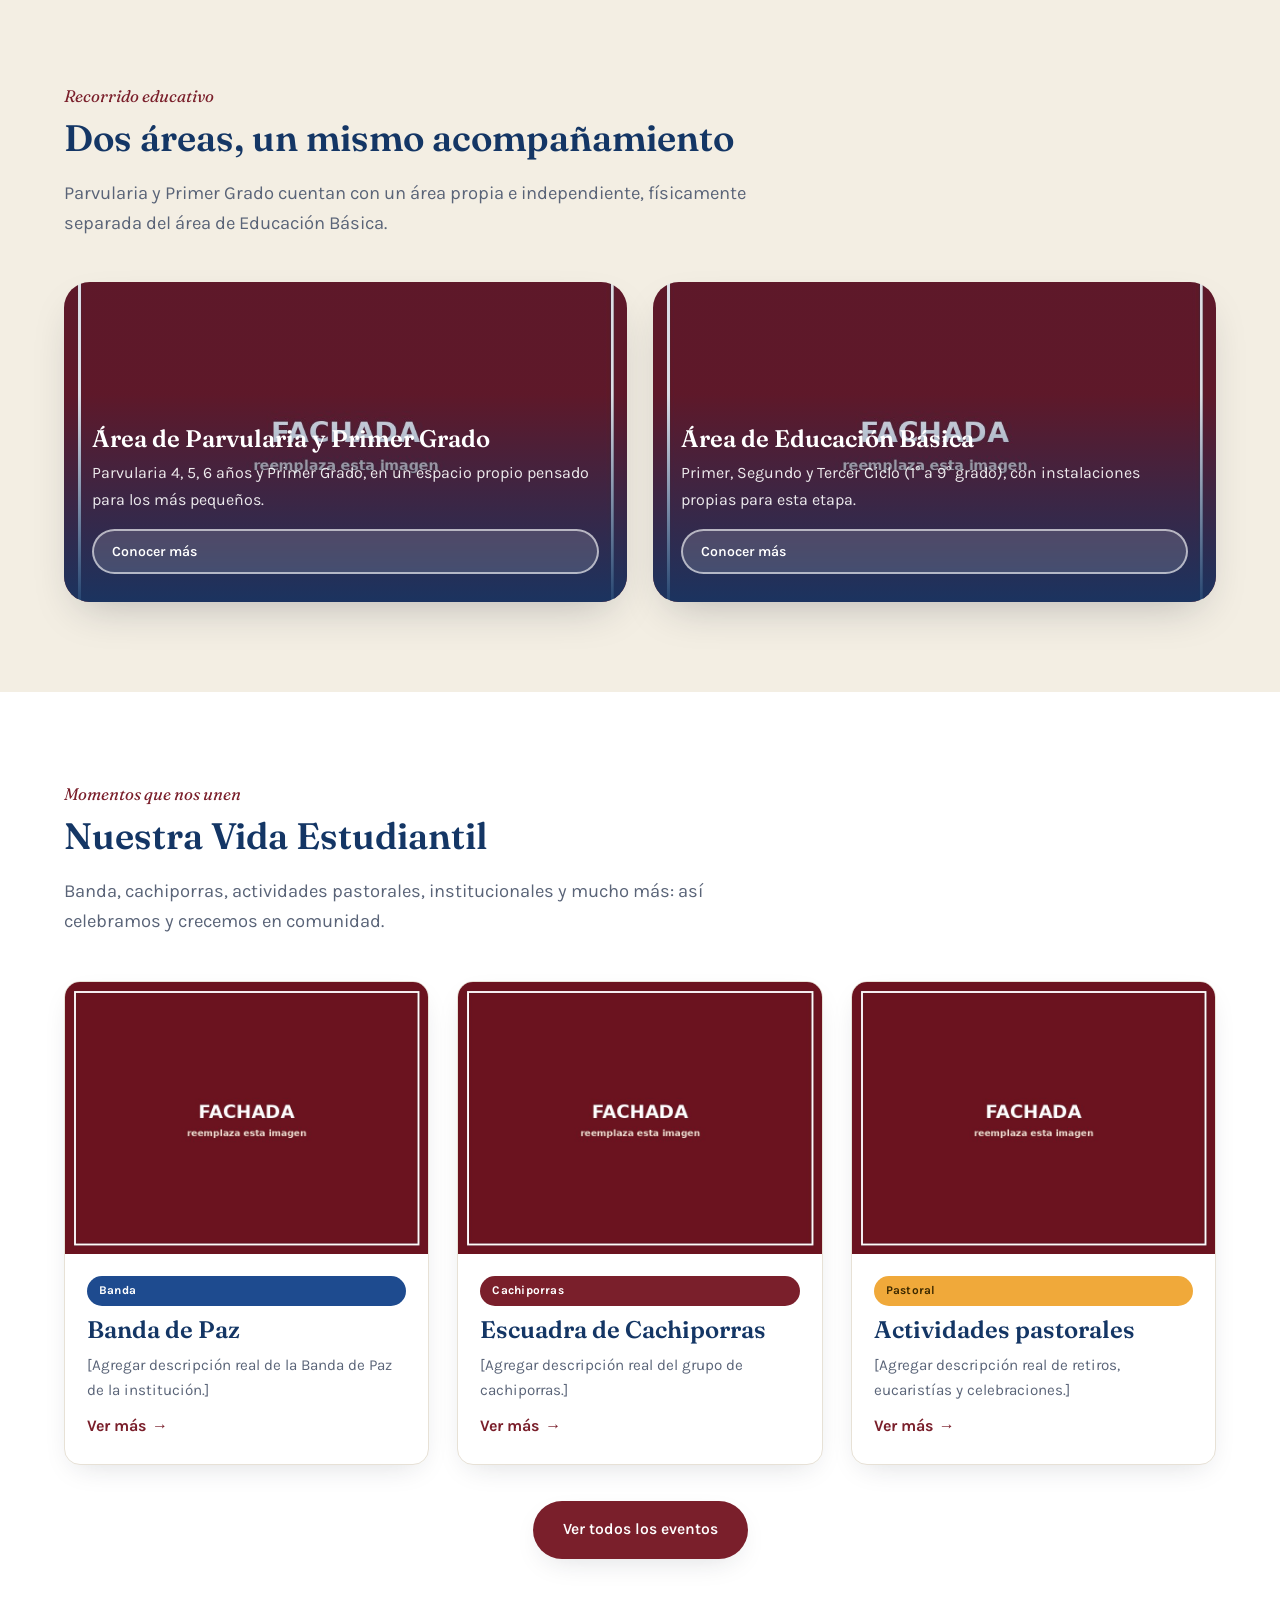
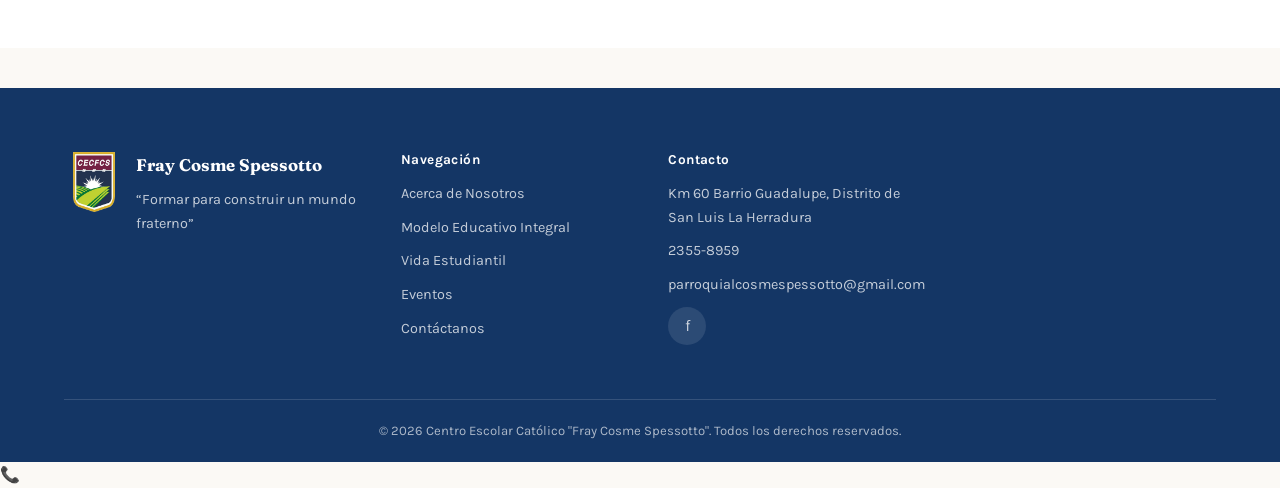
==== commit 141608e1: "Update index.html" ====
--- a/index.html
+++ b/index.html
@@ -177,7 +177,6 @@
         <a href="tel:+50323558959">2355-8959</a>
         <a href="mailto:parroquialcosmespessotto@gmail.com">parroquialcosmespessotto@gmail.com</a>
         <div class="footer-social">
-          <!-- Reemplazar por el enlace oficial de Facebook del centro escolar -->
           <a href="https://www.facebook.com/share/1K31N3h9Pd/" aria-label="Facebook" target="_blank" rel="noopener">f</a>
           <!-- Agregar aquí otras redes sociales disponibles -->
         </div>
@@ -186,8 +185,8 @@
     <div class="footer-bottom">&copy; <span id="anioActual"></span> Centro Escolar Católico &quot;Fray Cosme Spessotto&quot;. Todos los derechos reservados.</div>
   </div>
 </footer>
-<!-- Botón flotante de WhatsApp: reemplazar NUMERO_WHATSAPP por el número oficial -->
-<a class="whatsapp-float" href="https://wa.me/NUMERO_WHATSAPP" target="_blank" rel="noopener" aria-label="Escribir por WhatsApp">&#128172;</a>
+<!-- Botón flotante para llamada telefónica -->
+<a class="phone-float" href="tel:+50323558959" aria-label="Llamar por teléfono">&#128222;</a>
 <button class="back-to-top" id="backToTop" aria-label="Volver arriba">&#8593;</button>
 <script src="js/carousel.js" defer></script>
 <script src="js/gallery.js" defer></script>
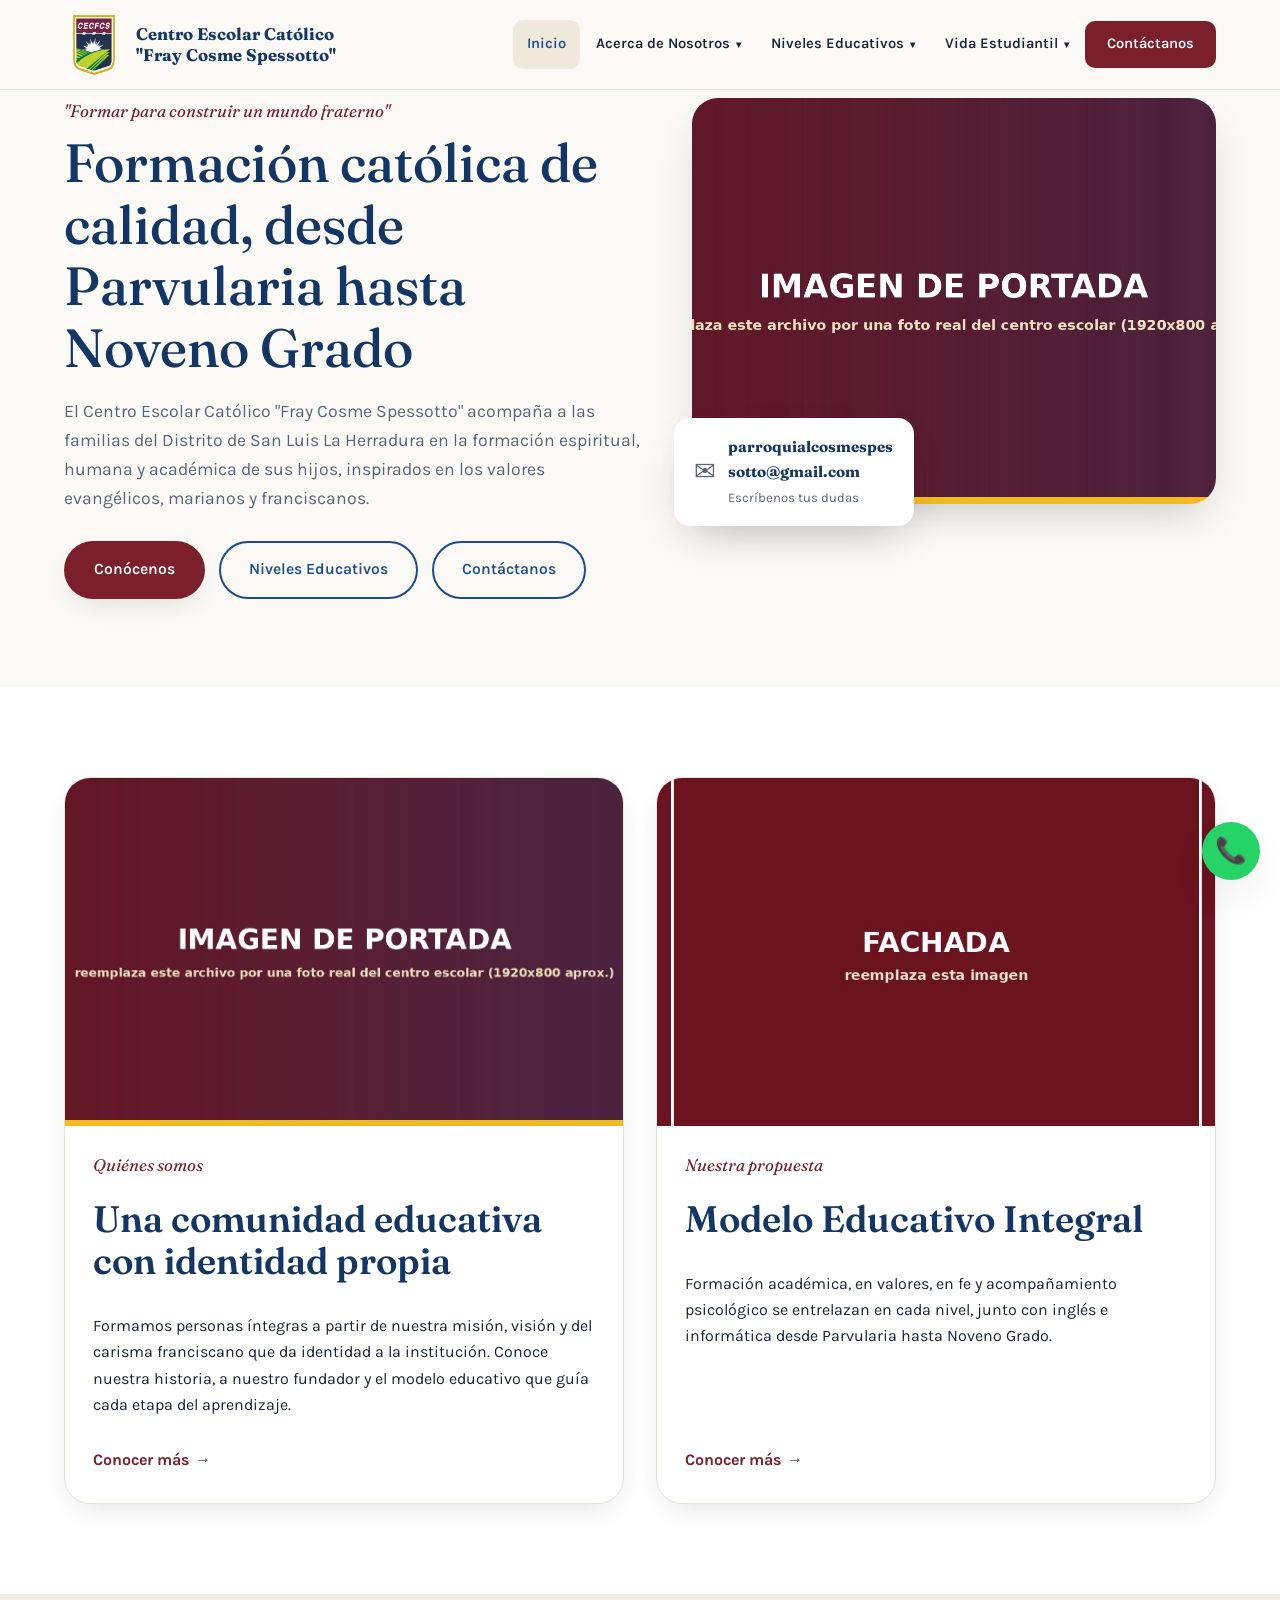
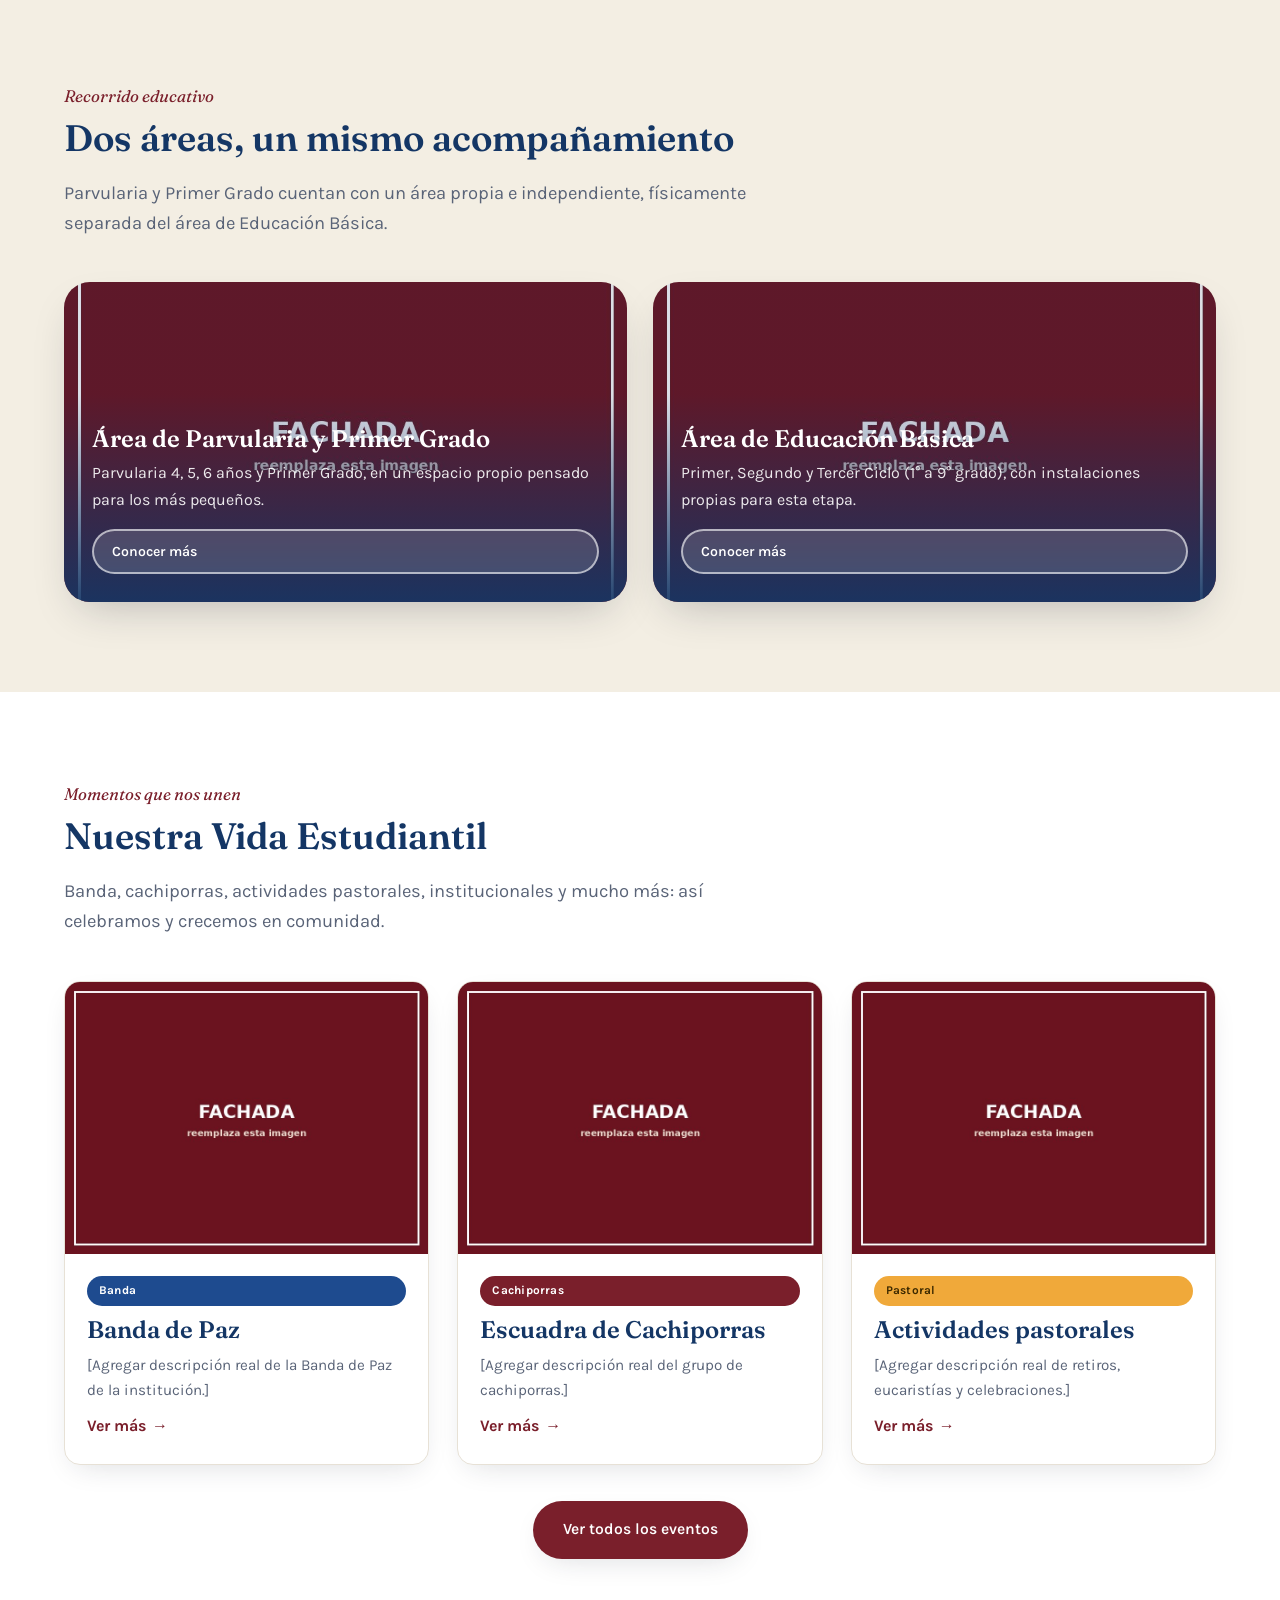
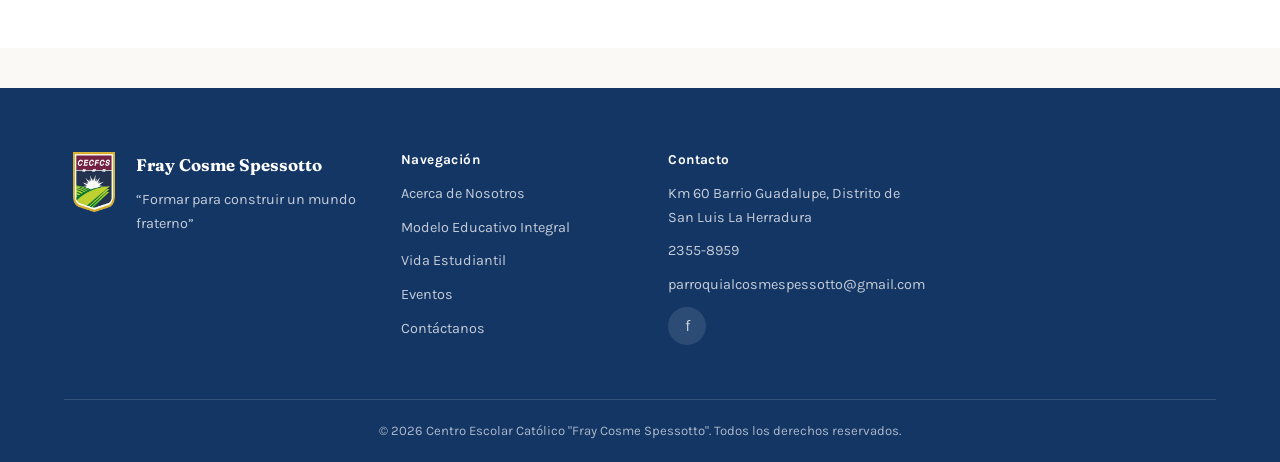
==== commit 8fd58219: "Update index.html" ====
--- a/index.html
+++ b/index.html
@@ -186,7 +186,7 @@
   </div>
 </footer>
 <!-- Botón flotante para llamada telefónica -->
-<a class="phone-float" href="tel:+50323558959" aria-label="Llamar por teléfono">&#128222;</a>
+<a class="whatsapp-float" href="tel:+50322000000" aria-label="Llamar por teléfono">&#128222;</a>
 <button class="back-to-top" id="backToTop" aria-label="Volver arriba">&#8593;</button>
 <script src="js/carousel.js" defer></script>
 <script src="js/gallery.js" defer></script>
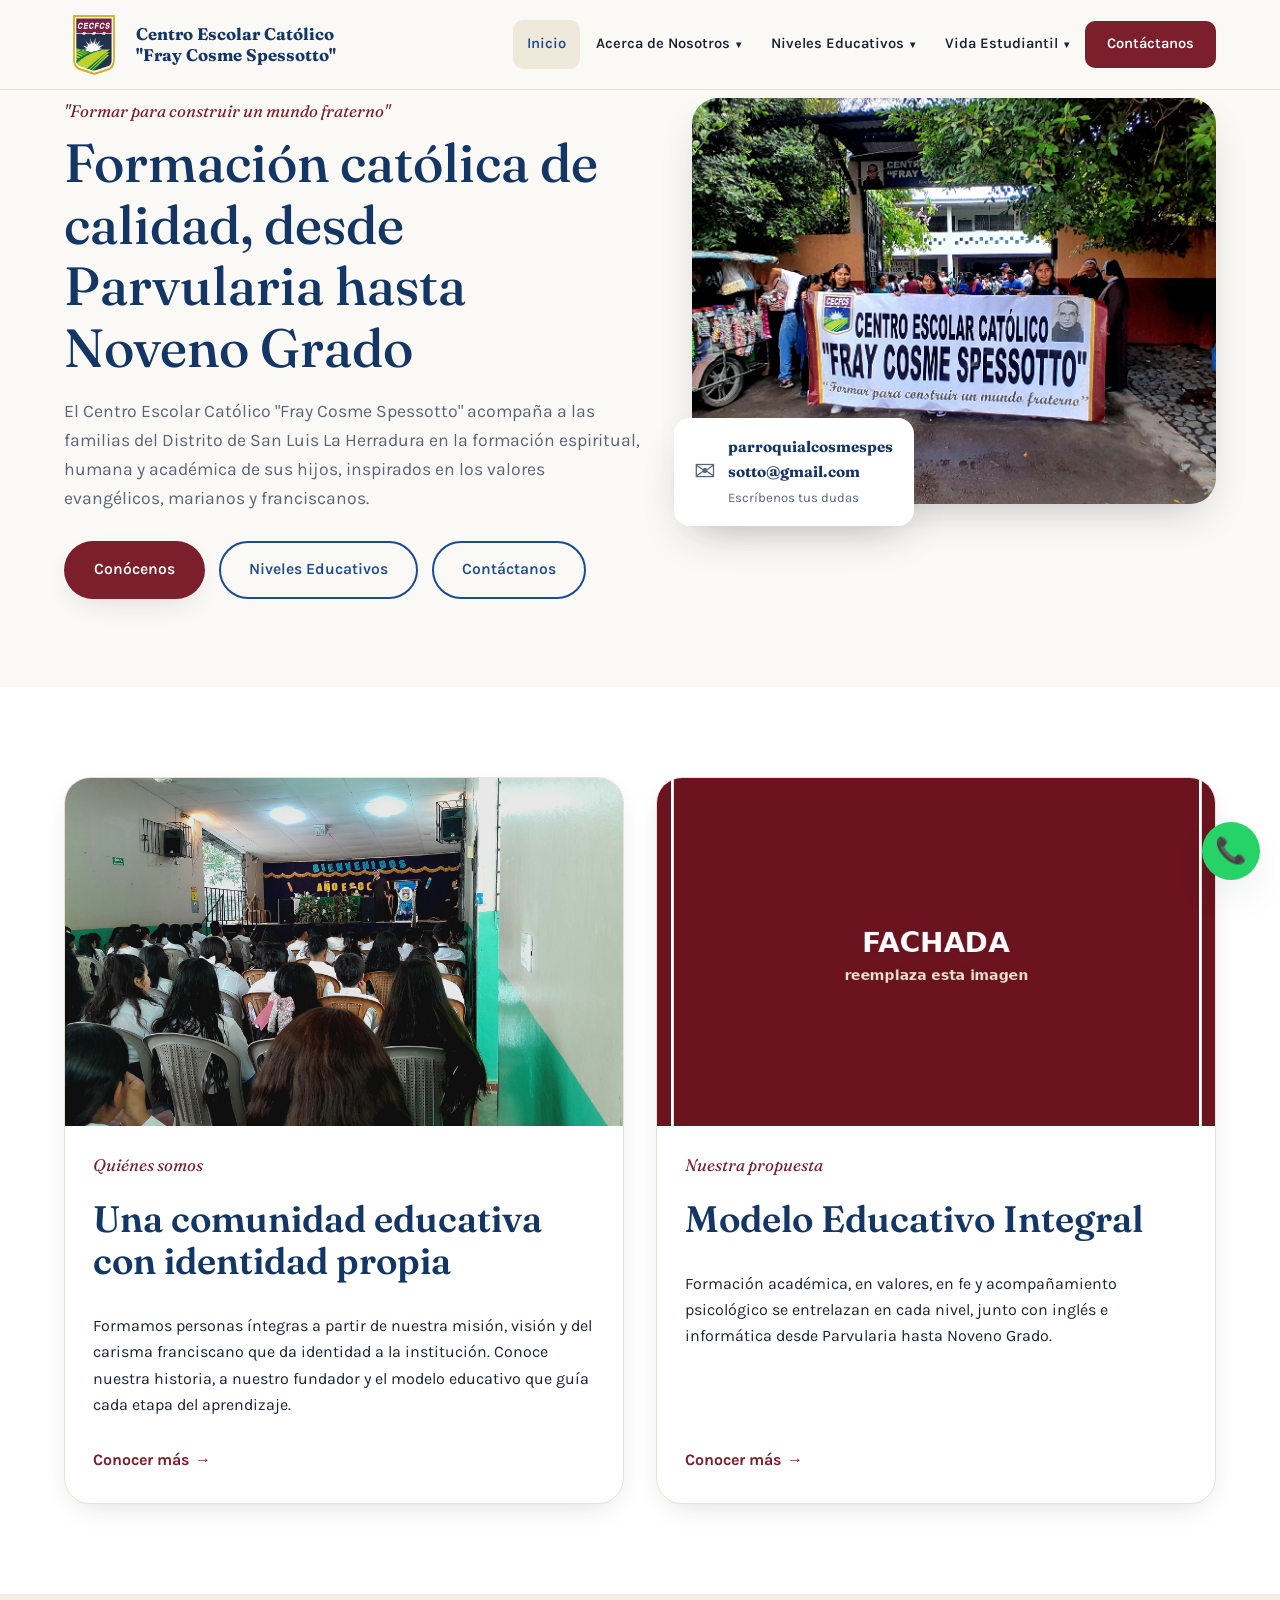
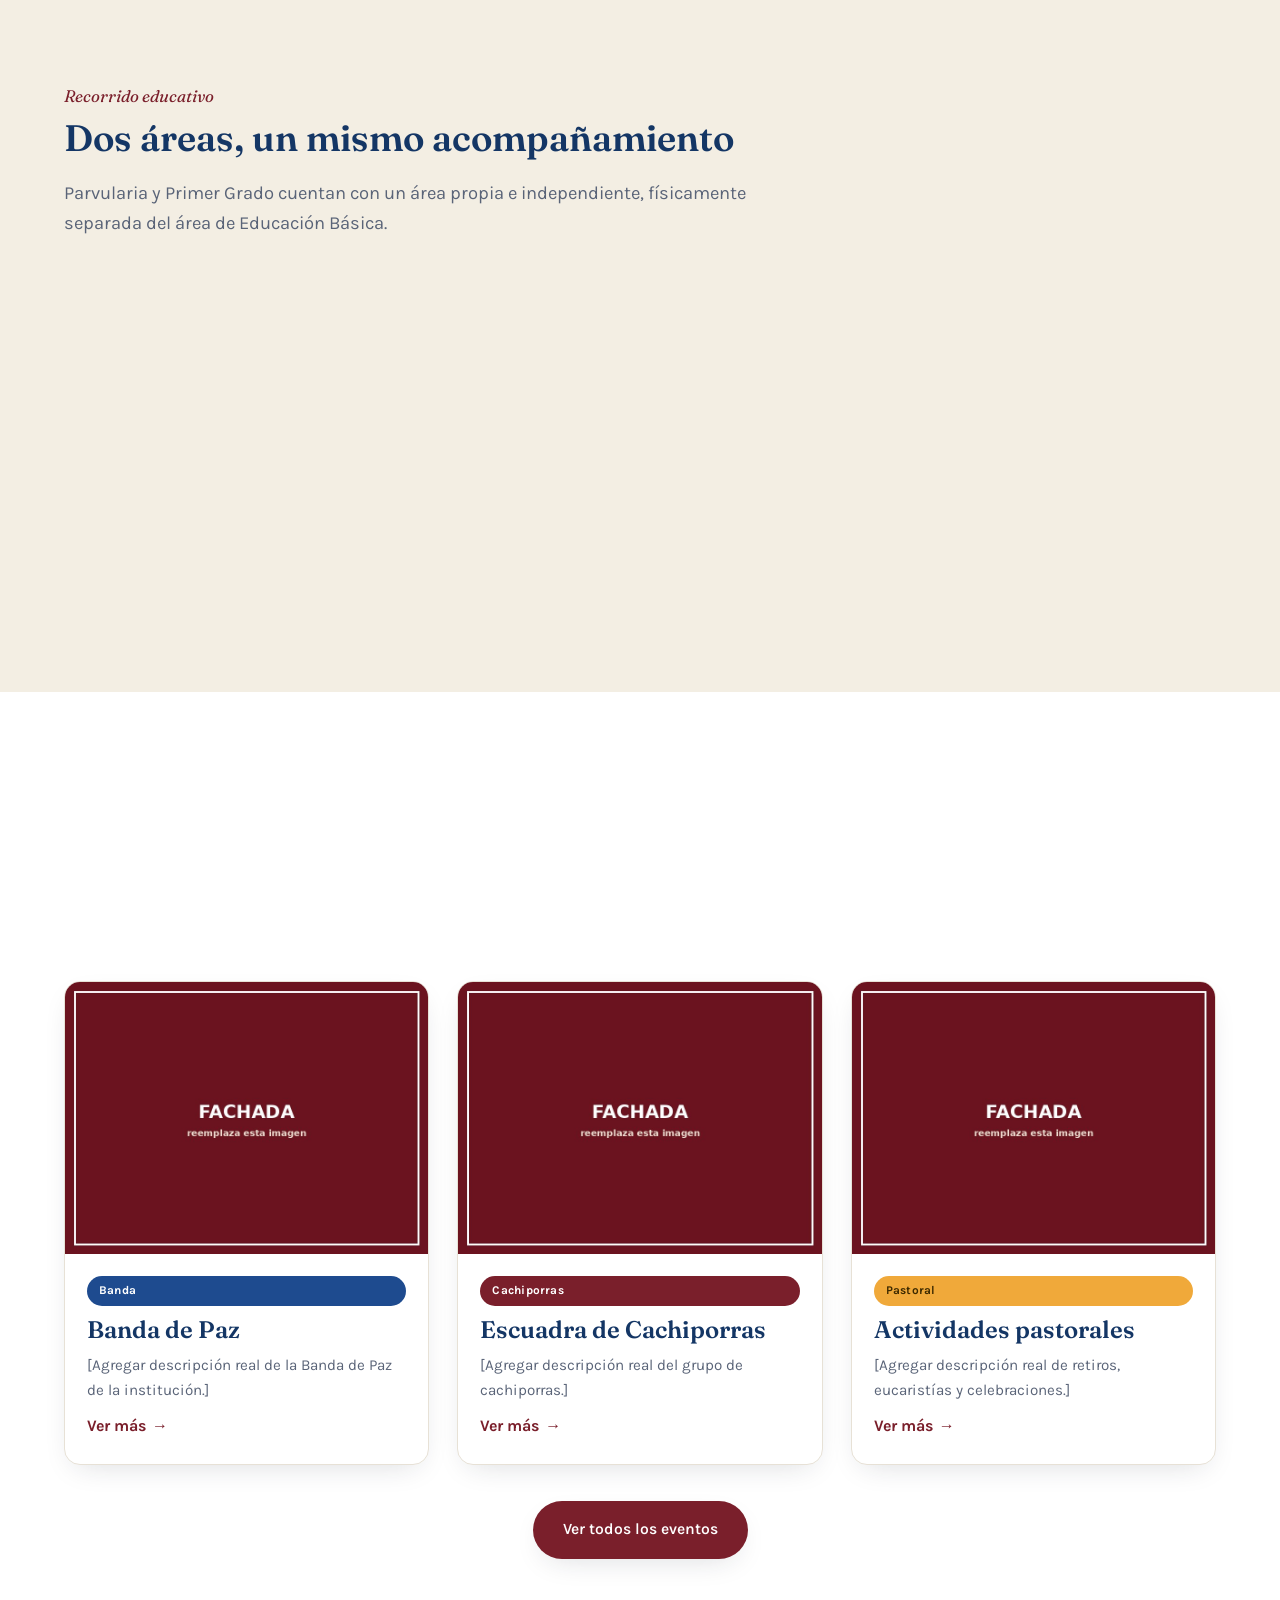
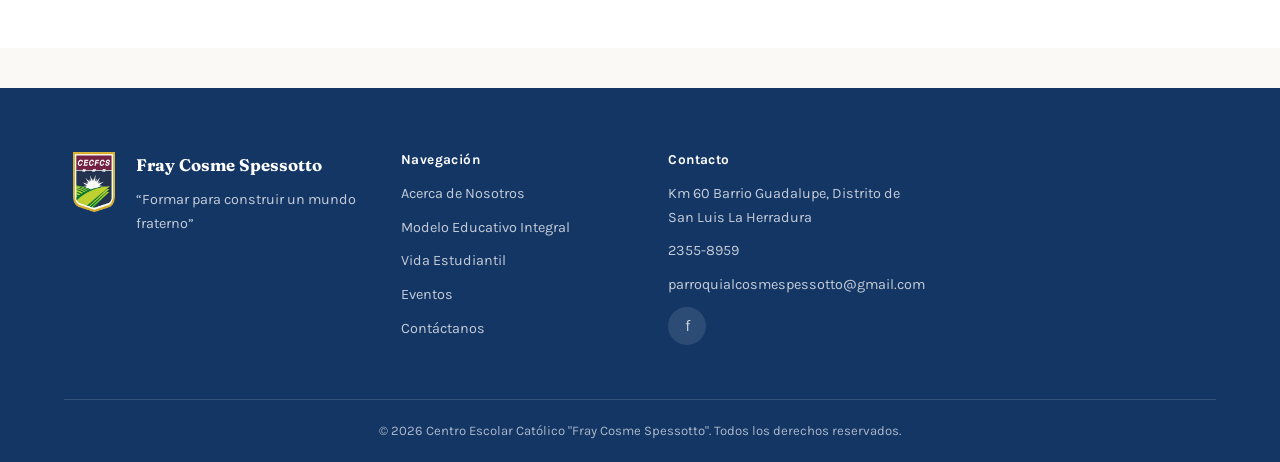
==== commit e57e4694: "Update index.html" ====
--- a/index.html
+++ b/index.html
@@ -63,7 +63,7 @@
 <section class="surface">
   <div class="wrap split-panel reveal">
     <div class="panel">
-      <img src="img/inicio/hero-portada.jpg" alt="Comunidad educativa del centro escolar" loading="lazy">
+      <img src="img/inicio/hero-portada2.jpg" alt="Comunidad educativa del centro escolar" loading="lazy">
       <div class="panel-body">
         <span class="eyebrow">Quiénes somos</span>
         <h2>Una comunidad educativa con identidad propia</h2>
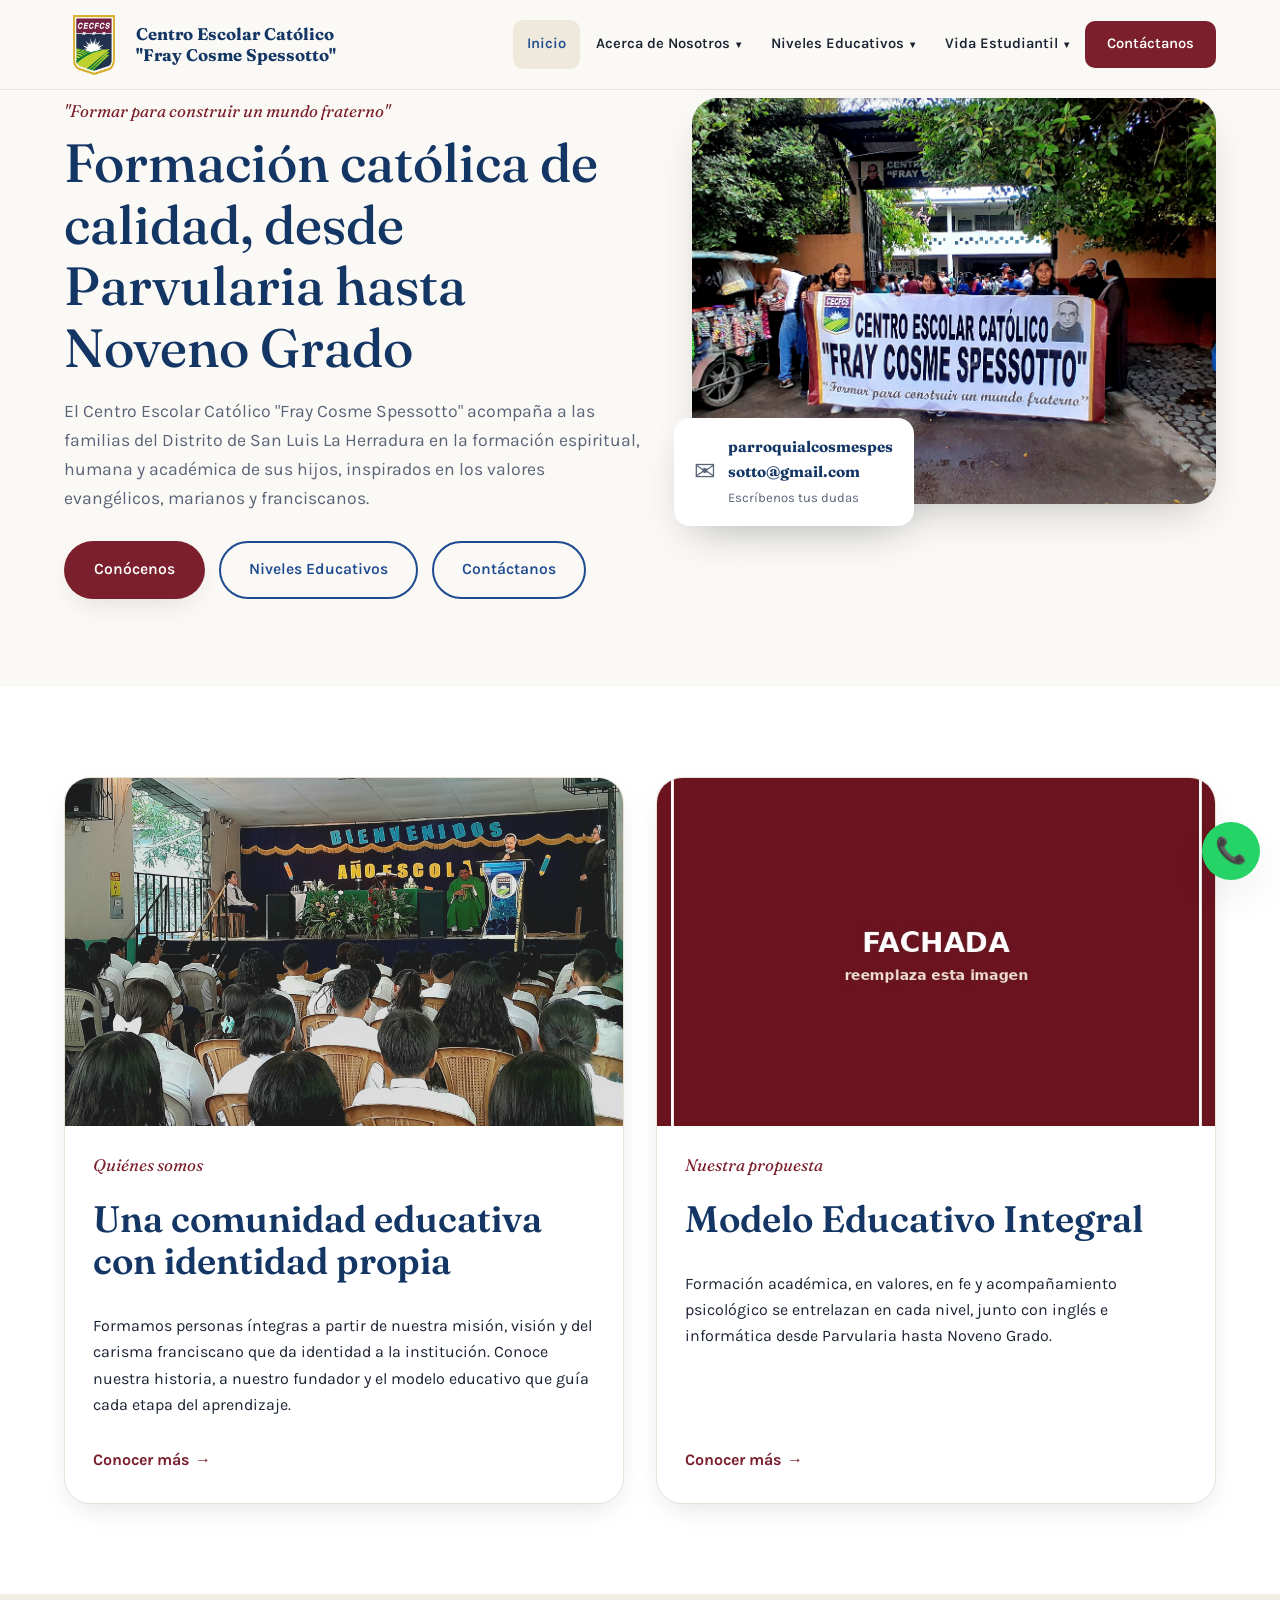
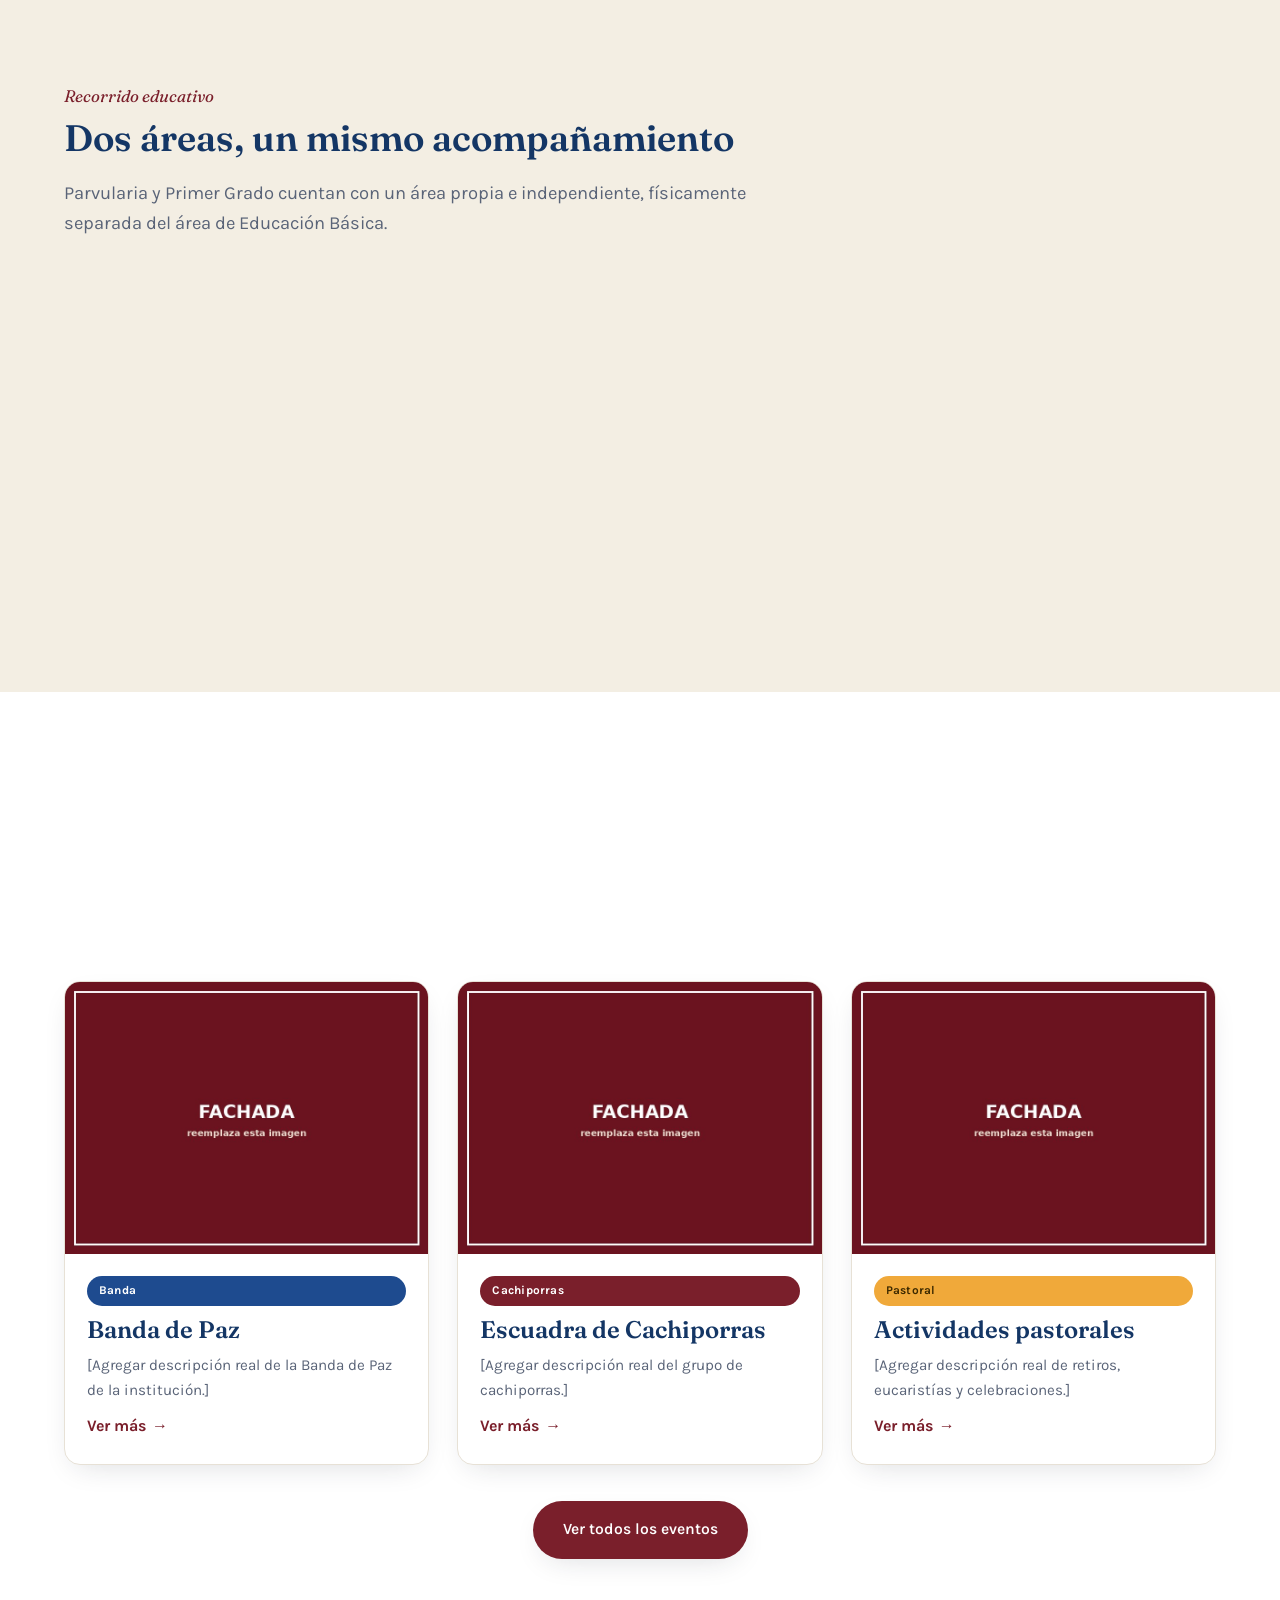
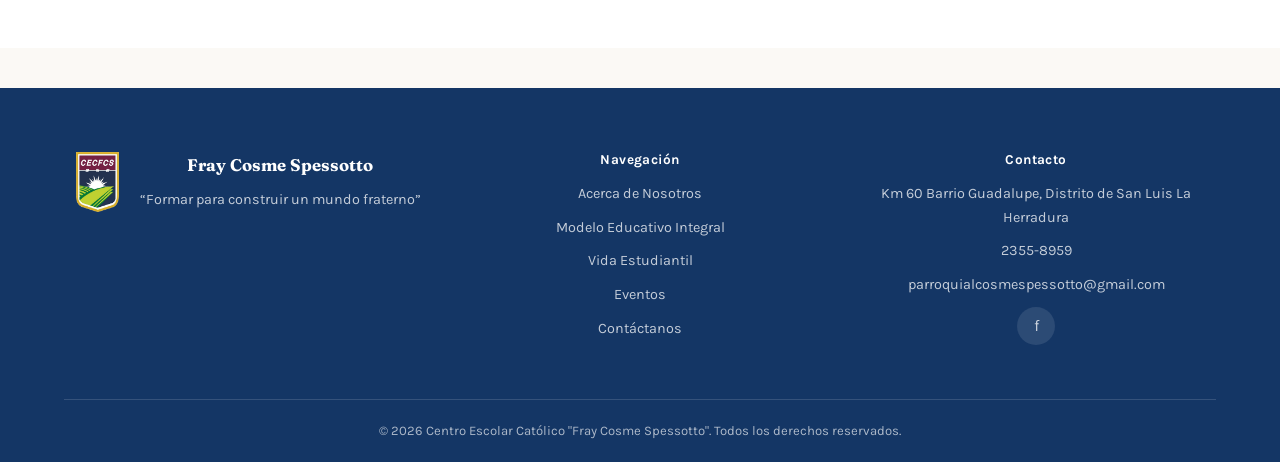
==== commit e3fbb0b2: "Update index.html" ====
--- a/index.html
+++ b/index.html
@@ -153,6 +153,7 @@
   </div>
 </section>
 </main>
+
 <footer class="site-footer">
   <div class="wrap">
     <div class="footer-grid">
--- a/css/styles.css
+++ b/css/styles.css
@@ -569,30 +569,119 @@
 }
 
 /* ---------- 16. FOOTER ---------- */
-.site-footer{ background: var(--color-primary-dark); color: rgba(255,255,255,.86); padding: 64px 0 0; margin-top: 40px; }
-.footer-grid{ display: grid; grid-template-columns: 1.3fr 1fr 1fr 1.1fr; gap: 36px; padding-bottom: 44px; }
-.footer-brand{ display: flex; gap: 12px; align-items: flex-start; }
-.footer-brand img{  width: 60px;
-  height: 60px;
-  object-fit: contain;
-  flex-shrink: 0; }
-.footer-brand strong{ display: block; color: #fff; font-family: var(--font-display); font-size: 1.05rem; }
-.footer-brand p{ color: rgba(255,255,255,.7); font-size: .87rem; margin-top: 8px; }
-.footer-col h4{ color: #fff; font-family: var(--font-body); font-weight: 700; font-size: .85rem; letter-spacing: .03em; margin-bottom: 14px; }
-.footer-col a, .footer-col p{ display: block; color: rgba(255,255,255,.75); font-size: .9rem; margin-bottom: 10px; }
-.footer-col a:hover{ color: #fff; }
-.footer-social a{
-  width: 38px; height: 38px; border-radius: 50%; background: rgba(255,255,255,.1); display: flex; align-items: center; justify-content: center; 
-  font-size: 1rem; color: rgba(255,255,255,.75);
-}
-.footer-social a:hover{ background: rgba(255,255,255,.2); color: #fff; }
-.footer-social a:focus-visible{ outline: 3px solid var(--color-accent); outline-offset: 2px; }
-.footer-bottom{
-  border-top: 1px solid rgba(255,255,255,.14); padding: 20px 0; text-align: center;
-  font-size: .82rem; color: rgba(255,255,255,.65);
-}
-@media (max-width: 900px){ .footer-grid{ grid-template-columns: 1fr 1fr; } }
-@media (max-width: 560px){ .footer-grid{ grid-template-columns: 1fr; } }
+
+.site-footer {
+    background: var(--color-primary-dark);
+    color: rgba(255,255,255,.86);
+    padding: 64px 0 0;
+    margin-top: 40px;
+}
+
+.footer-grid {
+    display: grid;
+    grid-template-columns: repeat(3, 1fr);
+    gap: 36px;
+    padding-bottom: 44px;
+}
+
+.footer-col {
+    text-align: center;
+}
+
+.footer-brand {
+    display: flex;
+    gap: 12px;
+    align-items: flex-start;
+    justify-content: center;
+}
+
+.footer-brand img {
+    width: 60px;
+    height: 60px;
+    object-fit: contain;
+    flex-shrink: 0;
+}
+
+.footer-brand strong {
+    display: block;
+    color: #fff;
+    font-family: var(--font-display);
+    font-size: 1.05rem;
+}
+
+.footer-brand p {
+    color: rgba(255,255,255,.7);
+    font-size: .87rem;
+    margin-top: 8px;
+}
+
+.footer-col h4 {
+    color: #fff;
+    font-family: var(--font-body);
+    font-weight: 700;
+    font-size: .85rem;
+    letter-spacing: .03em;
+    margin-bottom: 14px;
+}
+
+.footer-col a,
+.footer-col p {
+    display: block;
+    color: rgba(255,255,255,.75);
+    font-size: .9rem;
+    margin-bottom: 10px;
+}
+
+.footer-col a:hover {
+    color: #fff;
+}
+
+.footer-social {
+    display: flex;
+    justify-content: center;
+}
+
+.footer-social a {
+    width: 38px;
+    height: 38px;
+    border-radius: 50%;
+    background: rgba(255,255,255,.1);
+    display: flex;
+    align-items: center;
+    justify-content: center;
+    font-size: 1rem;
+    color: rgba(255,255,255,.75);
+}
+
+.footer-social a:hover {
+    background: rgba(255,255,255,.2);
+    color: #fff;
+}
+
+.footer-social a:focus-visible {
+    outline: 3px solid var(--color-accent);
+    outline-offset: 2px;
+}
+
+.footer-bottom {
+    border-top: 1px solid rgba(255,255,255,.14);
+    padding: 20px 0;
+    text-align: center;
+    font-size: .82rem;
+    color: rgba(255,255,255,.65);
+}
+
+@media (max-width: 900px) {
+    .footer-grid {
+        grid-template-columns: 1fr 1fr;
+    }
+}
+
+@media (max-width: 560px) {
+    .footer-grid {
+        grid-template-columns: 1fr;
+    }
+}
 
 /* ---------- 17. ANIMACIONES DE APARICIÓN ---------- */
 /* Por defecto TODO el contenido es visible (funciona sin JavaScript).
